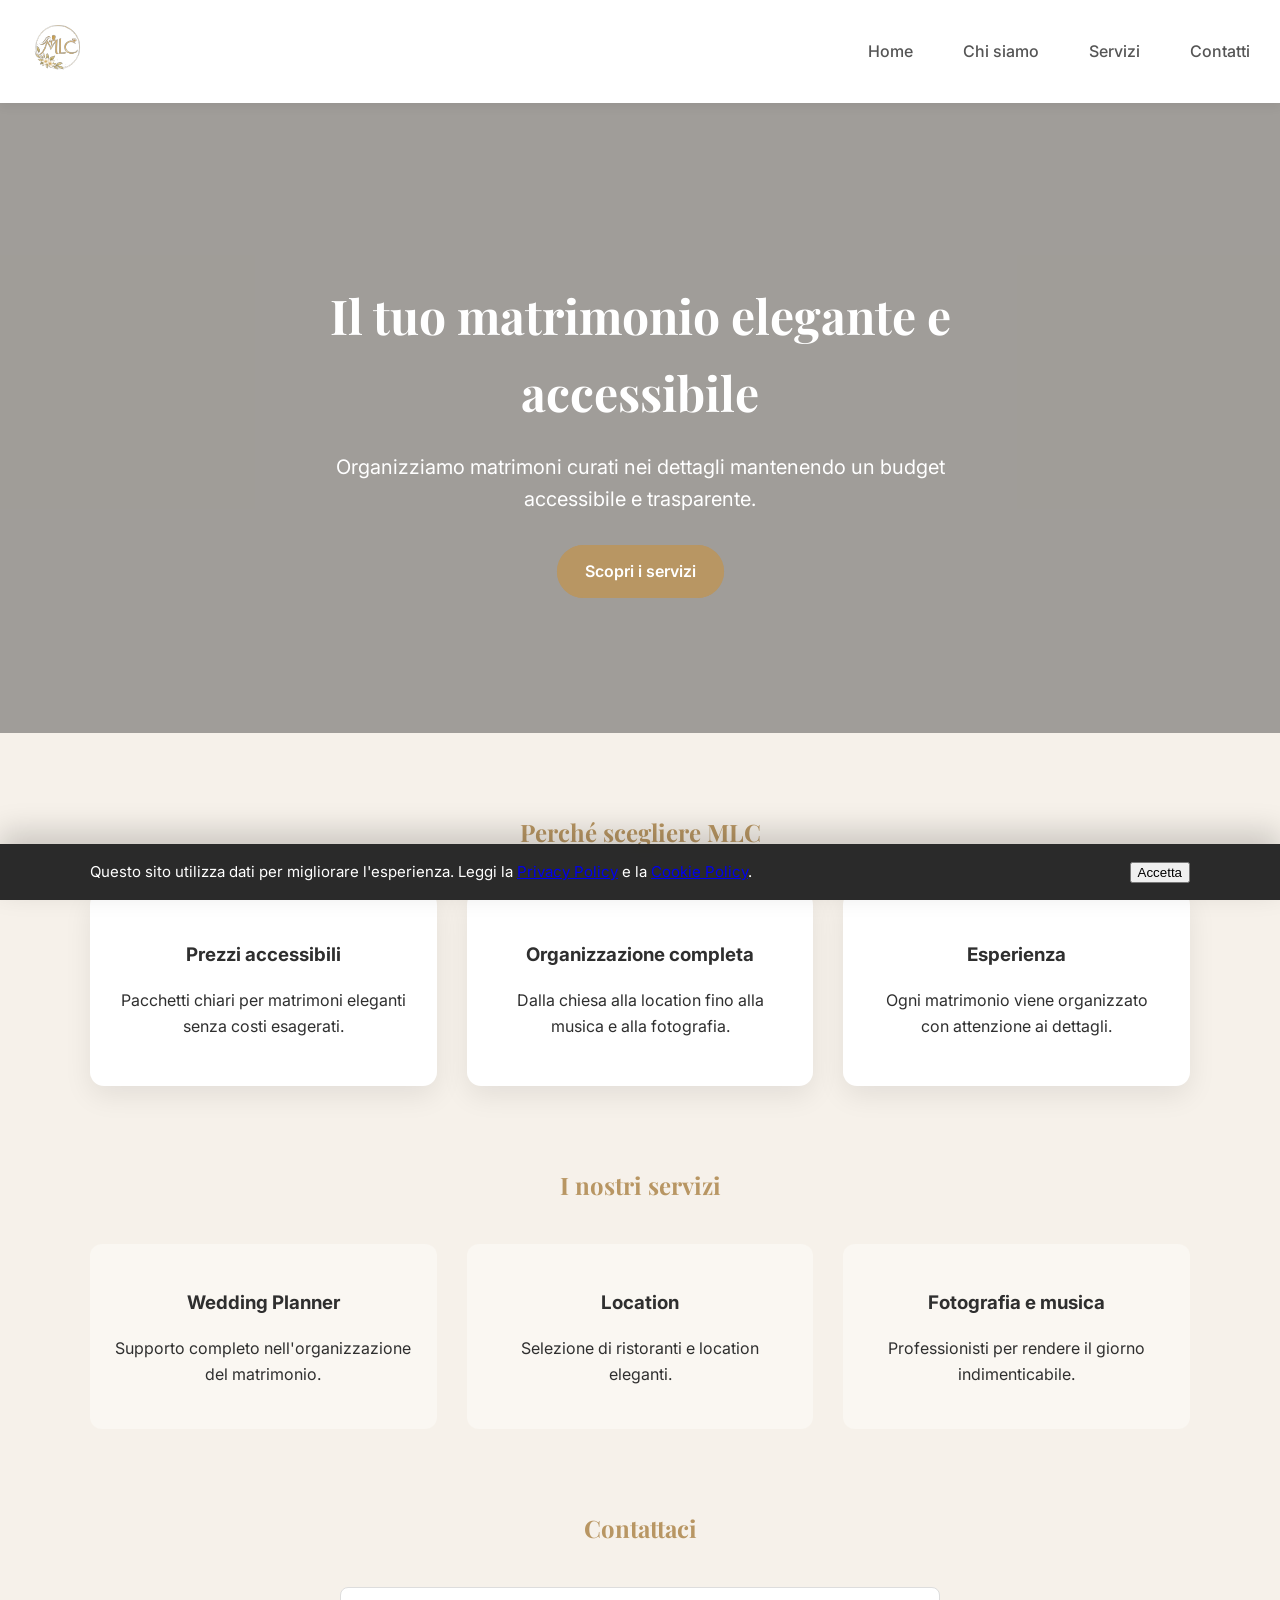
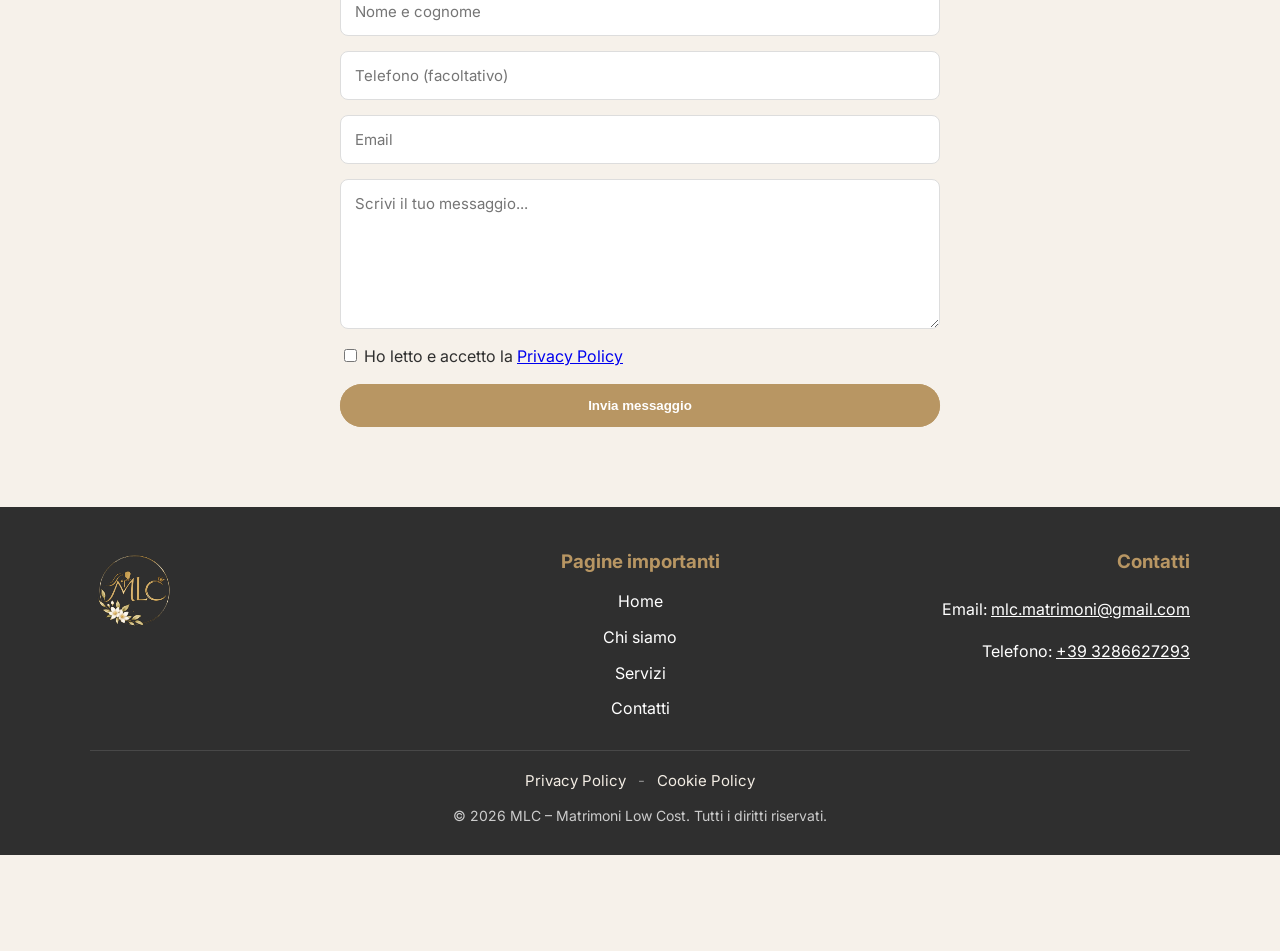
==== index.html @ 204dd771 "corretto il contenuto del meta tag description e sistemato il footer con link a Privacy Policy e Coo" ====
<!DOCTYPE html>
<html lang="it">
<head>
<meta charset="UTF-8">
<meta name="viewport" content="width=device-width, initial-scale=1.0">

<title>MLC – Matrimoni Low Cost</title>

<meta name="description" content="Organizziamo matrimoni low cost eleganti e curati nei dettagli in tutto il Friuli Venezia Giulia. Scopri come risparmiare senza rinunciare allo stile.">

<!-- Favicon per Google -->
<link rel="icon" href="/favicon.png" sizes="192x192">

<!-- Apple (iPhone / iPad) -->
<link rel="apple-touch-icon" sizes="180x180" href="/img/apple-touch-icon.png">

<!-- Colori browser -->
<meta name="msapplication-TileColor" content="#ffffff">
<meta name="theme-color" content="#ffffff">

<!-- Font -->
<link href="https://fonts.googleapis.com/css2?family=Playfair+Display:wght@500;600;700&family=Inter:wght@300;400;500;600&display=swap" rel="stylesheet">

<!-- CSS -->
<link rel="stylesheet" href="css/index.css">
</head>

<body>

<header>
  <a href="index.html">
    <img src="img/logo.svg" class="logo" alt="MLC Logo">
  </a>
  
  <div class="hamburger" id="hamburger">
    <div></div>
    <div></div>
    <div></div>
  </div>

  <nav id="nav-menu">
    <a href="index.html">Home</a>
    <a href="chi-siamo.html">Chi siamo</a>
    <a href="servizi.html">Servizi</a>
    <a href="contatti.html">Contatti</a>
  </nav>
</header>

<section class="hero">
  <div class="hero-content">
    <h1>Il tuo matrimonio elegante e accessibile</h1>
    <p>Organizziamo matrimoni curati nei dettagli mantenendo un budget accessibile e trasparente.</p>
    <a href="servizi.html" class="btn btn-animated">
      Scopri i servizi
    </a>
  </div>
</section>

<section class="section">
  <h2>Perché scegliere MLC</h2>
  <div class="features">
    <div class="feature">
      <h3>Prezzi accessibili</h3>
      <p>Pacchetti chiari per matrimoni eleganti senza costi esagerati.</p>
    </div>
    <div class="feature">
      <h3>Organizzazione completa</h3>
      <p>Dalla chiesa alla location fino alla musica e alla fotografia.</p>
    </div>
    <div class="feature">
      <h3>Esperienza</h3>
      <p>Ogni matrimonio viene organizzato con attenzione ai dettagli.</p>
    </div>
  </div>
</section>

<section class="section">
  <h2>I nostri servizi</h2>
  <div class="services">
    <div class="service">
      <h3>Wedding Planner</h3>
      <p>Supporto completo nell'organizzazione del matrimonio.</p>
    </div>
    <div class="service">
      <h3>Location</h3>
      <p>Selezione di ristoranti e location eleganti.</p>
    </div>
    <div class="service">
      <h3>Fotografia e musica</h3>
      <p>Professionisti per rendere il giorno indimenticabile.</p>
    </div>
  </div>
</section>

<section class="section">
  <h2>Contattaci</h2>

  <form action="https://formsubmit.co/mlc.matrimoni@gmail.com" method="POST" class="contact-form" id="contactForm">
    <input type="hidden" name="_captcha" value="false">
    <input type="text" name="name" placeholder="Nome e cognome" required>
    <input type="tel" name="phone" placeholder="Telefono (facoltativo)">
    <input type="email" name="email" placeholder="Email" required>
    <textarea name="message" placeholder="Scrivi il tuo messaggio..." required></textarea>
    <label>
      <input type="checkbox" name="privacy" required>
      Ho letto e accetto la <a href="/privacy.html" target="_blank">Privacy Policy</a>
    </label>
    <button type="submit">Invia messaggio</button>
  </form>

  <div id="successMessage">
    Il tuo messaggio è stato inviato correttamente! Grazie.
  </div>
</section>

<footer>
  <div class="footer-inner">
    <a href="index.html" class="footer-brand" aria-label="MLC Home">
      <img src="img/logo.svg" class="footer-logo" alt="MLC Logo">
    </a>

    <div class="footer-col">
      <h3 class="footer-h3">Pagine importanti</h3>
      <ul class="footer-links-list">
        <li><a href="index.html" class="footer-link">Home</a></li>
        <li><a href="chi-siamo.html" class="footer-link">Chi siamo</a></li>
        <li><a href="servizi.html" class="footer-link">Servizi</a></li>
        <li><a href="contatti.html" class="footer-link">Contatti</a></li>
      </ul>
    </div>

    <div class="footer-col">
      <h3 class="footer-h3">Contatti</h3>
      <p>Email: <a href="mailto:mlc.matrimoni@gmail.com" class="footer-link underline">mlc.matrimoni@gmail.com</a></p>
      <p>Telefono: <a href="tel:+393286627293" class="footer-link underline">+39 3286627293</a></p>
    </div>
  </div>

  <div class="footer-meta">
    <div class="footer-legal">
      <a href="/privacy.html" class="footer-link">Privacy Policy</a>
      <span class="footer-divider">-</span>
      <a href="/cookie-policy.html" class="footer-link">Cookie Policy</a>
    </div>

    <div class="footer-copy">
      © 2026 MLC – Matrimoni Low Cost. Tutti i diritti riservati.
    </div>
  </div>
</footer>

<div id="privacy-banner" class="privacy-banner" hidden>
  <div class="privacy-banner__inner">
    <p class="privacy-banner__text">
      Questo sito utilizza dati per migliorare l'esperienza.
      Leggi la <a href="/privacy.html">Privacy Policy</a> e la
      <a href="/cookie-policy.html">Cookie Policy</a>.
    </p>
    <button id="privacy-accept" type="button">Accetta</button>
  </div>
</div>

<script src="js/forms.js" defer></script>
<script src="js/privacy-banner.js" defer></script>
<script src="js/index.js" defer></script>

</body>
</html>
---- css/index.css ----
body{
margin:0;
font-family:'Inter',sans-serif;
background:#f6f1ea;
color:#2f2f2f;
line-height:1.6;
}

/* HEADER */

header{
background:white;
padding:20px 60px;
display:flex;
justify-content:space-between;
align-items:center;
box-shadow:0 4px 10px rgba(0,0,0,0.06);
position:sticky;
top:0;
z-index:10;
}

.logo{
height:55px;
}

nav a{
margin-left:25px;
text-decoration:none;
color:#555;
font-weight:500;
}

nav a:hover{
color:#b89663;
}

/* SEZIONE (chi-siamo page) */

body.chi-siamo .section{
max-width:900px;
margin:100px auto;
padding:0 30px;
}

body.chi-siamo .section h1{
font-family:'Playfair Display',serif;
color:#b89663;
text-align:center;
font-size:40px;
margin-bottom:40px;
}

body.chi-siamo .section p{
font-size:18px;
margin-bottom:22px;
}

/* FOOTER */

footer{
background:#2f2f2f;
color:white;
text-align:center;
padding:30px;
margin-top:80px;
}

/* MOBILE */

@media(max-width:768px){

header{
padding:20px;
}

.section h1{
font-size:32px;
}

}


/* Styles from grazie.html (scoped) */

body.grazie{
	font-family:'Inter',sans-serif;
	background:#f6f1ea;
	color:#2f2f2f;
}

body.grazie .grazie-viewport{
	display:flex;
	justify-content:center;
	align-items:center;
	height:100vh;
	text-align:center;
}

body.grazie .grazie-viewport h1{
	color:#b89663;
	font-size:36px;
	margin-bottom:20px;
}

body.grazie .grazie-viewport p{
	font-size:18px;
}

body.grazie .grazie-viewport a{
	display:inline-block;
	margin-top:30px;
	padding:12px 24px;
	background:#b89663;
	color:white;
	text-decoration:none;
	border-radius:30px;
	font-weight:600;
}

/* Styles from contatti.html (scoped) */
body.contatti .section{
	max-width:900px;
	margin:100px auto;
	padding:0 30px;
	text-align:center;
}

body.contatti .section h1{
	font-family:'Playfair Display',serif;
	color:#b89663;
	font-size:40px;
	margin-bottom:20px;
}

body.contatti .section p{
	font-size:18px;
	margin-bottom:30px;
}

/* CONTACT BOX */

body.contatti .contact-box{
	background:white;
	padding:35px;
	border-radius:14px;
	box-shadow:0 10px 28px rgba(0,0,0,0.08);
	max-width:420px;
	margin:40px auto;
}

/* FORM */

body.contatti .contact-form{
	max-width:600px;
	margin:40px auto 0;
	display:flex;
	flex-direction:column;
	gap:15px;
}

body.contatti .contact-form input,
body.contatti .contact-form textarea{
	padding:14px;
	border-radius:8px;
	border:1px solid #ddd;
	font-family:'Inter',sans-serif;
	font-size:15px;
}

body.contatti .contact-form textarea{
	min-height:120px;
	resize:vertical;
}

body.contatti .contact-form button{
	background:#b89663;
	color:white;
	border:none;
	padding:14px;
	border-radius:40px;
	font-weight:600;
	cursor:pointer;
}

/* FOOTER (kept for page safety) */
footer{
	background:#2f2f2f;
	color:white;
	text-align:center;
	padding:30px;
	margin-top:80px;
}



/* Styles from servizi.html (scoped) */
body.servizi .section{
	max-width:1100px;
	margin:100px auto;
	padding:0 30px;
}

body.servizi .section h1{
	font-family:'Playfair Display',serif;
	text-align:center;
	font-size:40px;
	color:#b89663;
	margin-bottom:40px;
}

/* TABELLA */

body.servizi table{
	width:100%;
	border-collapse:collapse;
	margin-top:30px;
	background:white;
	border-radius:12px;
	overflow:hidden;
	box-shadow:0 6px 18px rgba(0,0,0,0.08);
}

body.servizi th{
	background:#f3ebe2;
	color:#b89663;
	font-weight:600;
	padding:14px;
}

body.servizi td{
	padding:14px 12px;
	border-bottom:1px solid #eee;
}

body.servizi td:first-child{
	text-align:left;
	font-weight:500;
}

body.servizi td{
	text-align:center;
}

body.servizi tr:hover{
	background:#faf7f2;
}

body.servizi .yes{
	color:#2e8b57;
	font-weight:700;
	font-size:18px;
}

body.servizi .no{
	color:#c94a4a;
	font-weight:700;
	font-size:18px;
}

/* PREZZI */

body.servizi .price-info{
	display:flex;
	justify-content:center;
	gap:30px;
	margin-top:40px;
	flex-wrap:wrap;
}

body.servizi .price-box{
	background:white;
	border-radius:14px;
	padding:25px 35px;
	text-align:center;
	box-shadow:0 10px 28px rgba(0,0,0,0.08);
	border:1px solid #eee;
}

body.servizi .price-box h3{
	font-family:'Playfair Display',serif;
	color:#b89663;
	margin-bottom:10px;
}

/* EXTRA */

body.servizi .extra{
	margin-top:60px;
	padding:30px;
	border-radius:14px;
	background:#faf7f2;
}

body.servizi .extra h2{
	font-family:'Playfair Display',serif;
	text-align:center;
	color:#b89663;
	margin-bottom:20px;
}

body.servizi .extra p{
	text-align:center;
	margin-bottom:20px;
}

body.servizi .extra ul{
	list-style:none;
	padding:0;
	max-width:600px;
	margin:auto;
}

body.servizi .extra li{
	margin-bottom:10px;
}

body.servizi .extra li::before{
	content:"✓";
	color:#2e8b57;
	margin-right:8px;
}

/* DOWNLOAD */

body.servizi .download-btn{
	display:block;
	width:220px;
	margin:40px auto 0;
	padding:14px 28px;
	background:#b89663;
	color:white;
	border-radius:40px;
	text-decoration:none;
	font-weight:600;
	text-align:center;
}

@media(max-width:768px){

header{
padding:20px;
}

.section h1{
font-size:32px;
}

}
body{
	margin:0;
	font-family:'Inter',sans-serif;
	background:#f6f1ea;
	color:#2f2f2f;
}

/* HEADER */
header{
	background:white;
	padding:20px 30px;
	display:flex;
	justify-content:space-between;
	align-items:center;
	box-shadow:0 4px 10px rgba(0,0,0,0.06);
	position:sticky;
	top:0;
	z-index:10;
}

.logo{
	height:55px;
}

nav{
	display:flex;
	align-items:center;
	gap:25px;
}

nav a{
	text-decoration:none;
	color:#555;
	font-weight:500;
}

nav a:hover{
	color:#b89663;
}

/* Hamburger Menu */
.hamburger{
	display:none;
	flex-direction:column;
	cursor:pointer;
	gap:5px;
}

.hamburger div{
	width:25px;
	height:3px;
	background:#555;
	transition:0.3s;
}

/* HERO */
.hero{
	height:70vh;
	background:url("https://images.unsplash.com/photo-1519741497674-611481863552") center/cover no-repeat;
	display:flex;
	align-items:center;
	justify-content:center;
	text-align:center;
	position:relative;
}

.hero::before{
	content:"";
	position:absolute;
	inset:0;
	background:rgba(0,0,0,0.35);
}

.hero-content{
	position:relative;
	color:white;
	max-width:700px;
	padding:20px;
}

.hero h1{
	font-family:'Playfair Display',serif;
	font-size:48px;
	margin-bottom:20px;
}

.hero p{
	font-size:20px;
	margin-bottom:30px;
}

.btn{
	background:#b89663;
	color:white;
	padding:14px 28px;
	border-radius:40px;
	text-decoration:none;
	font-weight:600;
}

/* SECTIONS */
.section{
	max-width:1100px;
	margin:80px auto;
	padding:0 30px;
}

.section h2{
	font-family:'Playfair Display',serif;
	text-align:center;
	color:#b89663;
	margin-bottom:40px;
}

/* FEATURES */
.features{
	display:flex;
	flex-wrap:wrap;
	justify-content:center;
	gap:30px;
}

.feature{
	flex:1 1 260px;
	max-width:320px;
	background:white;
	padding:30px;
	border-radius:14px;
	text-align:center;
	box-shadow:0 10px 28px rgba(0,0,0,0.08);
}

/* SERVICES */
.services{
	display:flex;
	flex-wrap:wrap;
	justify-content:center;
	gap:30px;
}

.service{
	flex:1 1 260px;
	max-width:320px;
	background:#faf7f2;
	padding:25px;
	border-radius:12px;
	text-align:center;
}

/* FORM */
.contact-form{
	max-width:600px;
	margin:40px auto 0;
	display:flex;
	flex-direction:column;
	gap:15px;
}

.contact-form input,
.contact-form textarea{
	padding:14px;
	border-radius:8px;
	border:1px solid #ddd;
	font-family:'Inter',sans-serif;
	font-size:15px;
}

.contact-form textarea{
	min-height:120px;
	resize:vertical;
}

.contact-form button{
	background:#b89663;
	color:white;
	border:none;
	padding:14px;
	border-radius:40px;
	font-weight:600;
	cursor:pointer;
}

/* Success message */
#successMessage{
	text-align:center;
	color:#b89663;
	margin-top:20px;
	font-weight:600;
	display:none;
}

/* FOOTER */
footer{
	background:#2f2f2f;
	color:white;
	text-align:center;
	padding:40px 24px 28px;
	margin-top:80px;
}

.footer-inner{
	max-width:1100px;
	margin:0 auto;
	padding:0 0 28px;
	display:grid;
	grid-template-columns:minmax(0, 1fr) minmax(0, 1.2fr) minmax(0, 1fr);
	align-items:start;
	gap:36px;
	color:white;
	font-family:'Inter',sans-serif;
	border-bottom:1px solid rgba(255,255,255,0.12);
}

.footer-brand{
	display:flex;
	align-items:center;
	justify-content:flex-start;
	text-decoration:none;
}

.footer-logo{
	height:clamp(56px, 9vw, 88px);
	width:auto;
	display:block;
}

.footer-col{
	display:flex;
	flex-direction:column;
	align-items:center;
	text-align:center;
}

.footer-inner > .footer-col:last-child{
	align-items:flex-end;
	text-align:right;
}

.footer-h3{
	color:#b89663;
	margin:0 0 12px;
}

.footer-col p{
	margin:8px 0;
}

.footer-links-list{
	list-style:none;
	padding:0;
	margin:0;
	display:grid;
	gap:10px;
}

.footer-link{color:white;text-decoration:none;}
.footer-link.underline{text-decoration:underline;}

.footer-meta{
	max-width:1100px;
	margin:0 auto;
	padding-top:18px;
	display:flex;
	flex-direction:column;
	align-items:center;
	gap:12px;
}

.footer-legal{
	display:flex;
	justify-content:center;
	align-items:center;
	flex-wrap:wrap;
	gap:12px;
	font-size:15px;
	color:#d9d2c7;
}

.footer-legal .footer-link{
	color:#f3ede4;
}

.footer-divider{
	color:rgba(255,255,255,0.45);
}

.footer-copy{
	text-align:center;
	color:#ccc;
	font-size:14px;
}

.privacy-banner{
	position:fixed;
	left:0;
	right:0;
	bottom:0;
	z-index:1200;
	padding:16px 20px;
	background:rgba(34,34,34,0.96);
	color:#fff;
	box-shadow:0 -12px 30px rgba(0,0,0,0.18);
	backdrop-filter:blur(8px);
}

.privacy-banner[hidden]{
	display:none;
}

.privacy-banner__inner{
	max-width:1100px;
	margin:0 auto;
	display:flex;
	align-items:center;
	justify-content:space-between;
	gap:18px 24px;
}

.privacy-banner__text{
	margin:0;
	font-size:15px;
	line-height:1.6;
}

.privacy-banner__link{
	color:#7ddcff;
	text-decoration:none;
	font-weight:600;
}

.privacy-banner__link:hover{
	text-decoration:underline;
}

.privacy-banner__button{
	flex:0 0 auto;
	padding:10px 18px;
	border:none;
	border-radius:999px;
	background:#b89663;
	color:#fff;
	font-weight:600;
	cursor:pointer;
	transition:transform 0.2s ease, box-shadow 0.2s ease;
}

.privacy-banner__button:hover{
	transform:translateY(-1px);
	box-shadow:0 8px 18px rgba(0,0,0,0.2);
}

body.has-privacy-banner{
	padding-bottom:96px;
}

/* MOBILE */
@media (max-width:768px){

	nav{
		position:fixed;
		top:0;
		right:-100%;
		flex-direction:column;
		width:200px;
		height:100%;
		background:white;
		padding:60px 20px;
		transition:0.3s;
		box-shadow:-2px 0 10px rgba(0, 0, 0, 0.753);
		z-index:999;
	}

	nav.show{
		right:0;
	}

	.hamburger{
		display:flex;
	}

	/* Animazione hamburger -> X */
	.hamburger.active div:nth-child(1){
		transform: rotate(45deg) translate(5px, 5px);
	}

	.hamburger.active div:nth-child(2){
		opacity: 0;
	}

	.hamburger.active div:nth-child(3){
		transform: rotate(-45deg) translate(6px, -6px);
	}

	/* Colore elegante quando attivo */
	.hamburger.active div{
		background:rgba(0, 0, 0, 0.753);
	}

	.hamburger{
	position:relative;
	z-index:1000;
}

	.footer-inner{
		padding:0 0 24px;
		grid-template-columns:1fr;
		gap:28px;
		text-align:center;
	}

	.footer-brand{
		justify-content:center;
	}

	.footer-col{
		width:100%;
		align-items:center;
		text-align:center;
	}

	.footer-meta{
		padding-top:16px;
		gap:10px;
	}

	.footer-legal{
		font-size:14px;
		gap:10px;
	}

	.privacy-banner{
		padding:14px 16px;
	}

	.privacy-banner__inner{
		flex-direction:column;
		align-items:stretch;
		text-align:center;
		gap:14px;
	}

	.privacy-banner__text{
		font-size:14px;
	}

	.privacy-banner__button{
		width:100%;
	}

	body.has-privacy-banner{
		padding-bottom:150px;
	}

}

/* ===== BOTTONI ANIMATI ===== */

.text-box {
  text-align: center;
  margin-top: 20px;
}

.btn,
body.servizi .download-btn,
.contact-form button,
body.contatti .contact-form button,
body.grazie .grazie-viewport a {
  position: relative; /* fix per non rompere layout */
  display: inline-block;
  transition: transform 0.3s ease, box-shadow 0.3s ease;
  z-index: 1;
}

/* effetto hover */
.btn:hover,
body.servizi .download-btn:hover,
.contact-form button:hover,
body.contatti .contact-form button:hover,
body.grazie .grazie-viewport a:hover {
  transform: translateY(-3px);
  box-shadow: 0 10px 20px rgba(0,0,0,0.2);
}

.btn:active,
body.servizi .download-btn:active,
.contact-form button:active,
body.contatti .contact-form button:active,
body.grazie .grazie-viewport a:active {
  transform: translateY(-1px);
  box-shadow: 0 5px 10px rgba(0,0,0,0.2);
}

/* effetto espansione */
.btn::after,
body.servizi .download-btn::after,
.contact-form button::after,
body.contatti .contact-form button::after,
body.grazie .grazie-viewport a::after {
  content: "";
  position: absolute;
  top: 0;
  left: 0;
  height: 100%;
  width: 100%;
  border-radius: 40px;
  z-index: -1;
  transition: all .4s;
  background-color: #b89663;
}

.btn:hover::after,
body.servizi .download-btn:hover::after,
.contact-form button:hover::after,
body.contatti .contact-form button:hover::after,
body.grazie .grazie-viewport a:hover::after {
  transform: scaleX(1.4) scaleY(1.6);
  opacity: 0;
}

/* animazione ingresso */
.btn-animated,
body.servizi .download-btn,
.contact-form button,
body.contatti .contact-form button,
body.grazie .grazie-viewport a {
  animation: moveInBottom 0.8s ease-out;
  animation-fill-mode: backwards;
}

@keyframes moveInBottom {
  0% {
    opacity: 0;
    transform: translateY(30px);
  }
  100% {
    opacity: 1;
    transform: translateY(0);
  }
}
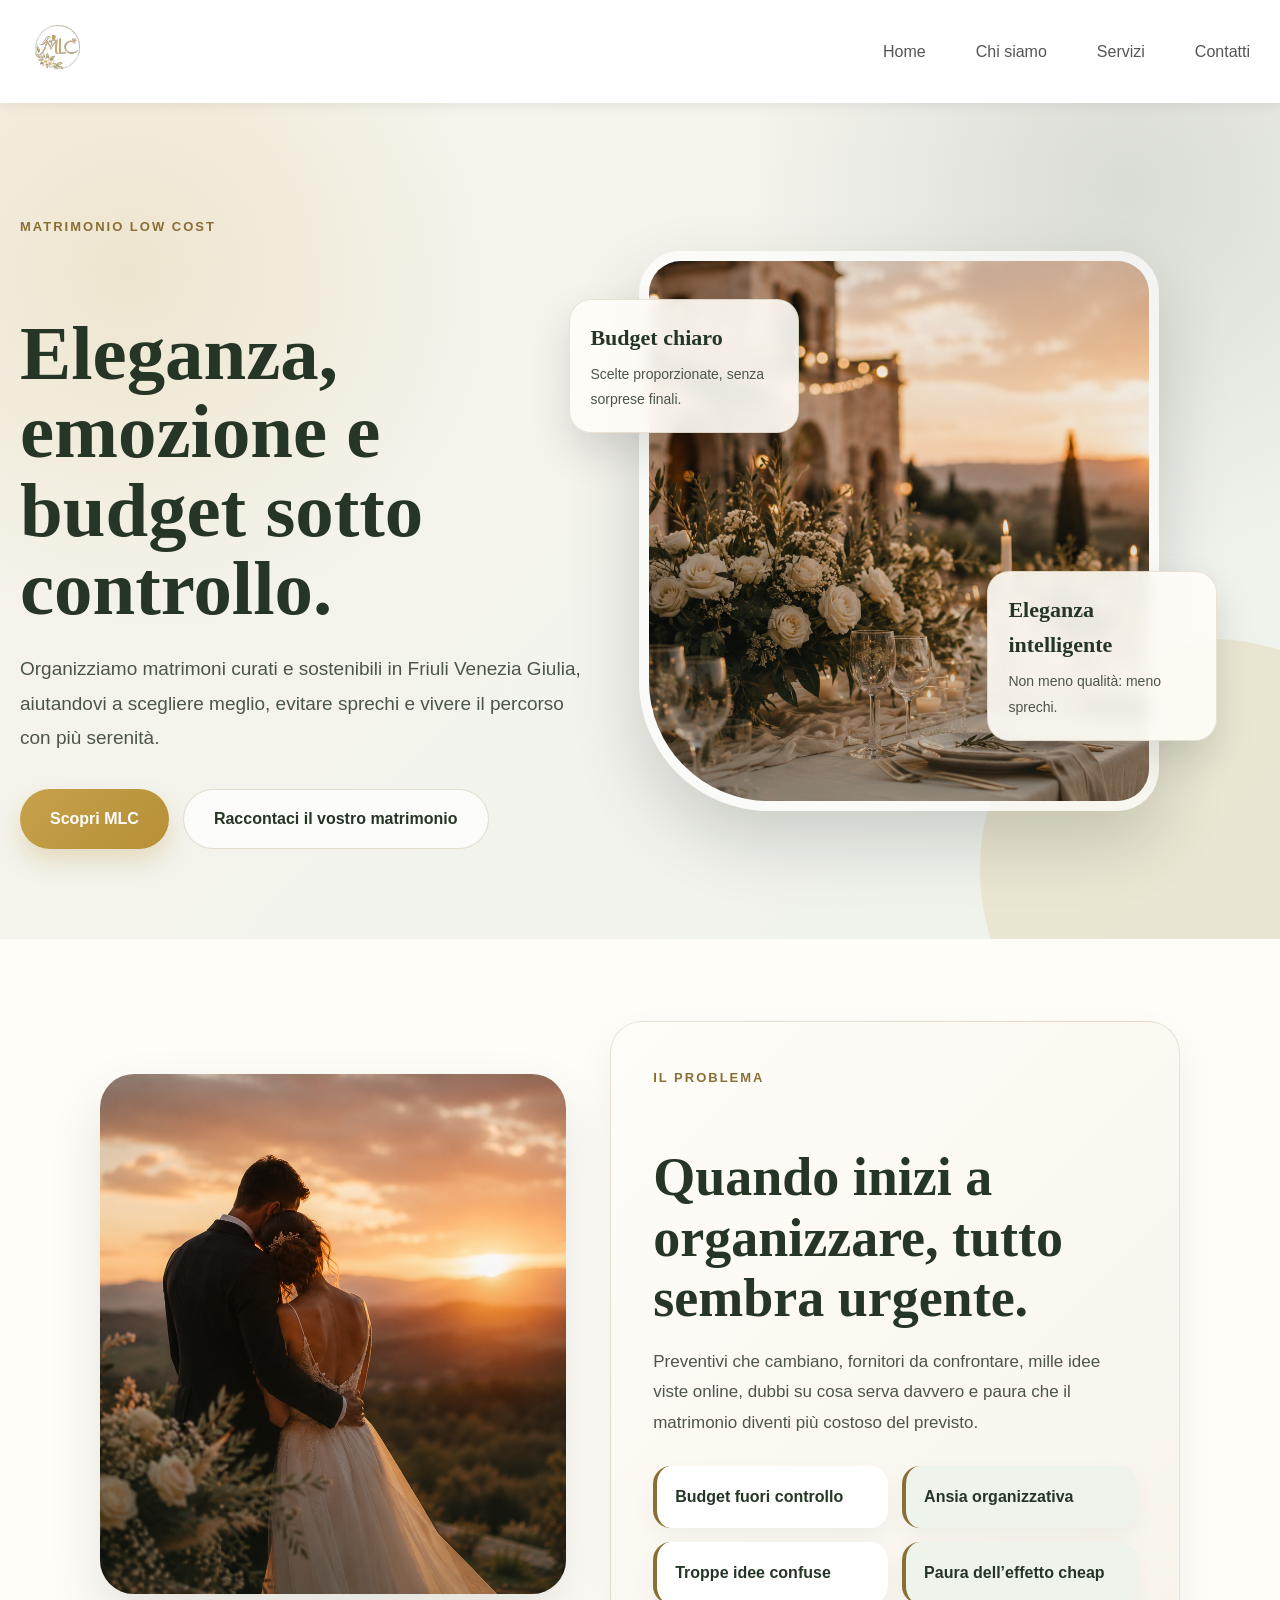
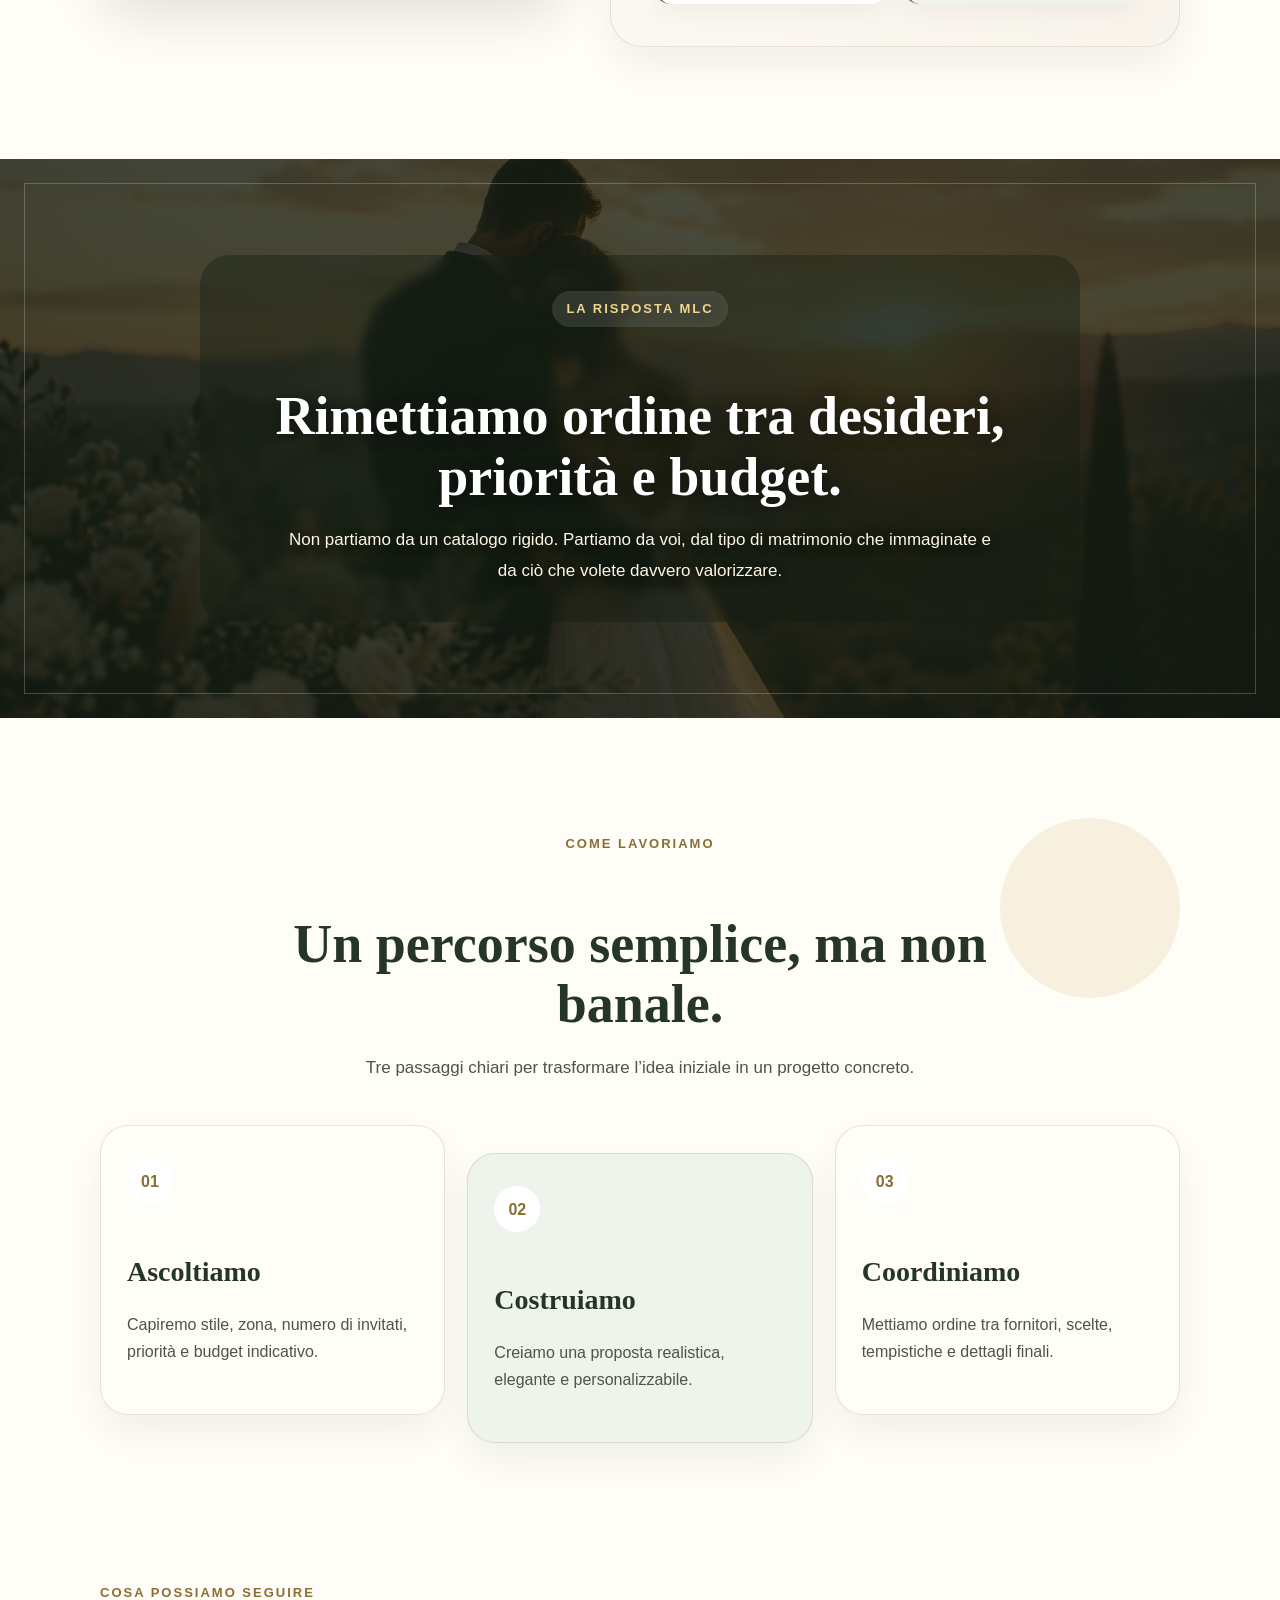
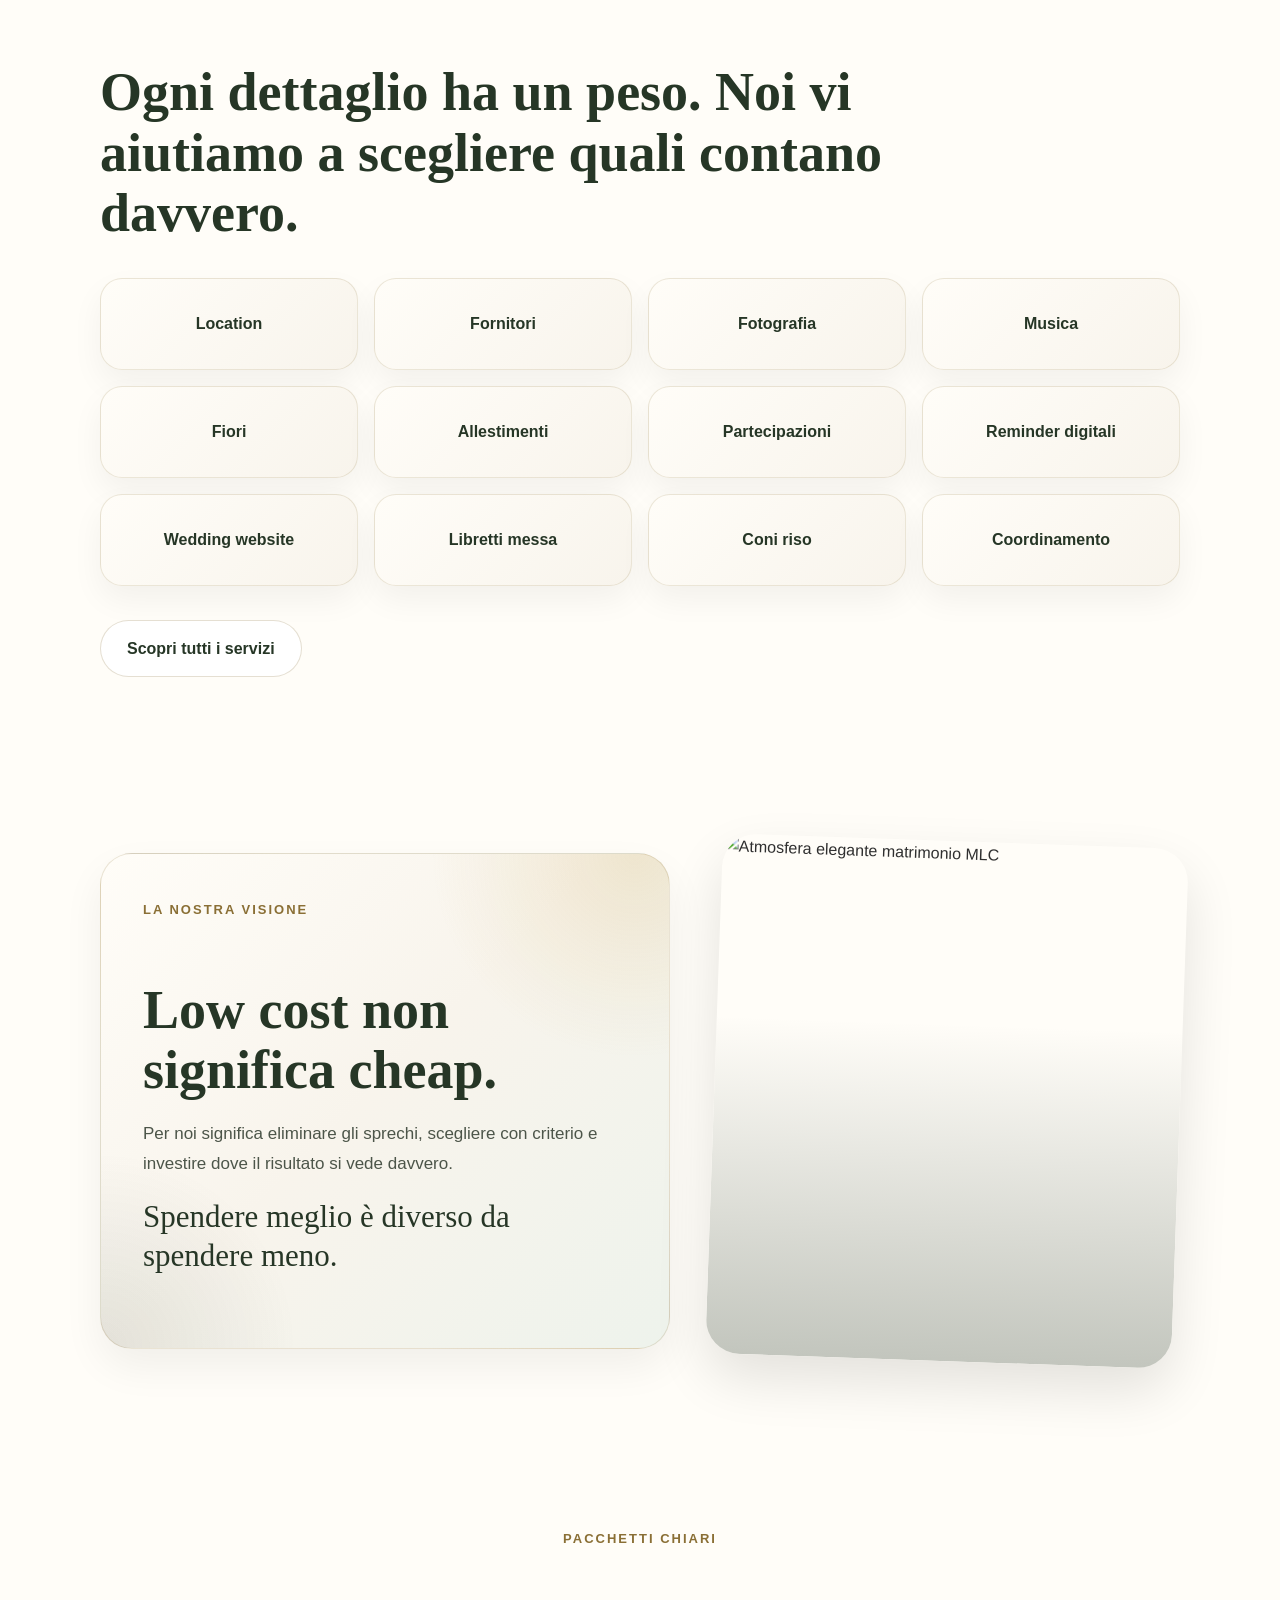
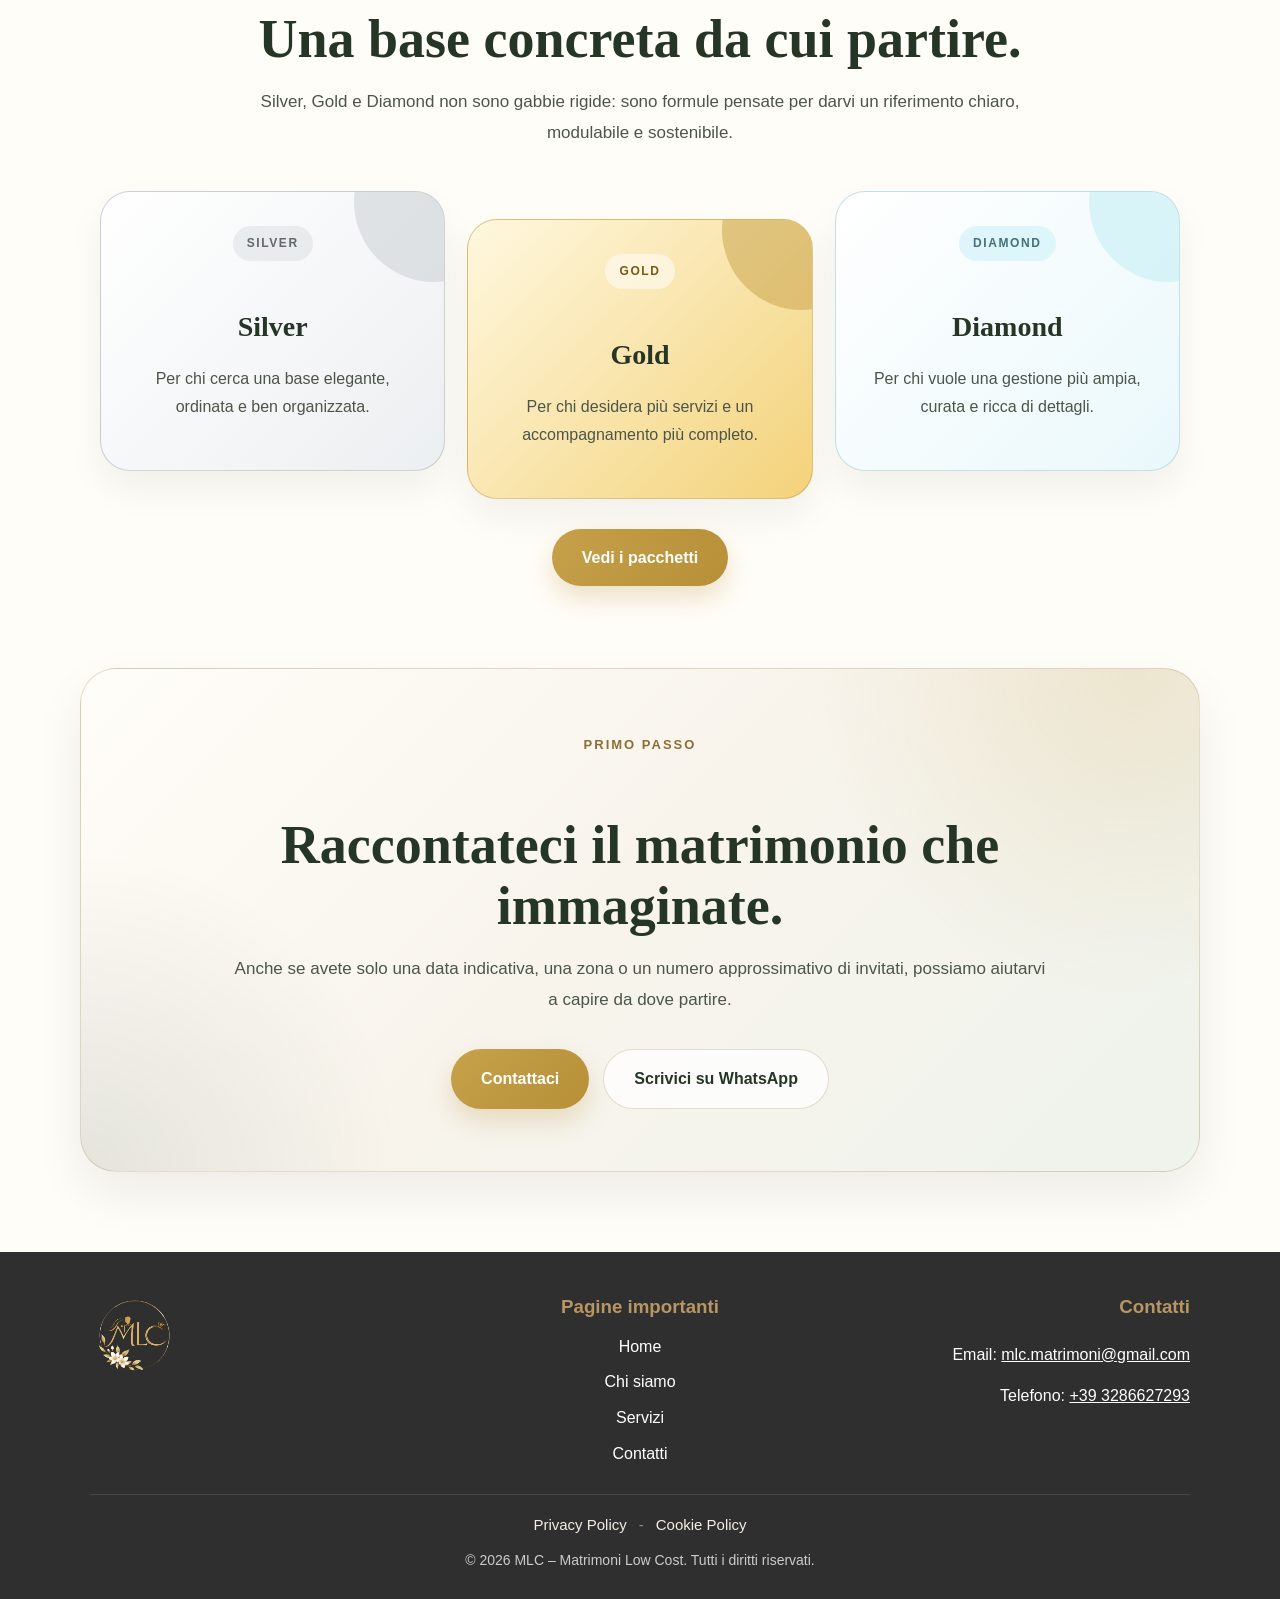
==== commit 5284eacf: "NUOVO STILE SITO" ====
--- a/index.html
+++ b/index.html
@@ -1,37 +1,23 @@
 <!DOCTYPE html>
 <html lang="it">
 <head>
-<meta charset="UTF-8">
-<meta name="viewport" content="width=device-width, initial-scale=1.0">
-
-<title>MLC – Matrimoni Low Cost</title>
-
-<meta name="description" content="Organizziamo matrimoni low cost eleganti e curati nei dettagli in tutto il Friuli Venezia Giulia. Scopri come risparmiare senza rinunciare allo stile.">
-
-<!-- Favicon per Google -->
-<link rel="icon" href="/favicon.png" sizes="192x192">
-
-<!-- Apple (iPhone / iPad) -->
-<link rel="apple-touch-icon" sizes="180x180" href="/img/apple-touch-icon.png">
-
-<!-- Colori browser -->
-<meta name="msapplication-TileColor" content="#ffffff">
-<meta name="theme-color" content="#ffffff">
-
-<!-- Font -->
-<link href="https://fonts.googleapis.com/css2?family=Playfair+Display:wght@500;600;700&family=Inter:wght@300;400;500;600&display=swap" rel="stylesheet">
-
-<!-- CSS -->
-<link rel="stylesheet" href="css/index.css">
+  <meta charset="UTF-8">
+  <meta name="viewport" content="width=device-width, initial-scale=1.0">
+
+  <title>MLC – Matrimonio Low Cost in Friuli Venezia Giulia</title>
+  <meta name="description" content="MLC aiuta le coppie in Friuli Venezia Giulia a organizzare un matrimonio elegante, curato e sostenibile nel budget, senza sprechi e senza sorprese.">
+
+  <link rel="stylesheet" href="css/index.css">
+  <link rel="stylesheet" href="css/home.css">
 </head>
 
-<body>
+<body class="home">
 
 <header>
   <a href="index.html">
     <img src="img/logo.svg" class="logo" alt="MLC Logo">
   </a>
-  
+
   <div class="hamburger" id="hamburger">
     <div></div>
     <div></div>
@@ -46,72 +32,194 @@
   </nav>
 </header>
 
-<section class="hero">
-  <div class="hero-content">
-    <h1>Il tuo matrimonio elegante e accessibile</h1>
-    <p>Organizziamo matrimoni curati nei dettagli mantenendo un budget accessibile e trasparente.</p>
-    <a href="servizi.html" class="btn btn-animated">
-      Scopri i servizi
-    </a>
-  </div>
-</section>
-
-<section class="section">
-  <h2>Perché scegliere MLC</h2>
-  <div class="features">
-    <div class="feature">
-      <h3>Prezzi accessibili</h3>
-      <p>Pacchetti chiari per matrimoni eleganti senza costi esagerati.</p>
-    </div>
-    <div class="feature">
-      <h3>Organizzazione completa</h3>
-      <p>Dalla chiesa alla location fino alla musica e alla fotografia.</p>
-    </div>
-    <div class="feature">
-      <h3>Esperienza</h3>
-      <p>Ogni matrimonio viene organizzato con attenzione ai dettagli.</p>
-    </div>
-  </div>
-</section>
-
-<section class="section">
-  <h2>I nostri servizi</h2>
-  <div class="services">
-    <div class="service">
-      <h3>Wedding Planner</h3>
-      <p>Supporto completo nell'organizzazione del matrimonio.</p>
-    </div>
-    <div class="service">
-      <h3>Location</h3>
-      <p>Selezione di ristoranti e location eleganti.</p>
-    </div>
-    <div class="service">
-      <h3>Fotografia e musica</h3>
-      <p>Professionisti per rendere il giorno indimenticabile.</p>
-    </div>
-  </div>
-</section>
-
-<section class="section">
-  <h2>Contattaci</h2>
-
-  <form action="https://formsubmit.co/mlc.matrimoni@gmail.com" method="POST" class="contact-form" id="contactForm">
-    <input type="hidden" name="_captcha" value="false">
-    <input type="text" name="name" placeholder="Nome e cognome" required>
-    <input type="tel" name="phone" placeholder="Telefono (facoltativo)">
-    <input type="email" name="email" placeholder="Email" required>
-    <textarea name="message" placeholder="Scrivi il tuo messaggio..." required></textarea>
-    <label>
-      <input type="checkbox" name="privacy" required>
-      Ho letto e accetto la <a href="/privacy.html" target="_blank">Privacy Policy</a>
-    </label>
-    <button type="submit">Invia messaggio</button>
-  </form>
-
-  <div id="successMessage">
-    Il tuo messaggio è stato inviato correttamente! Grazie.
-  </div>
-</section>
+<main>
+
+  <section class="home-hero">
+    <div class="hero-text">
+      <span class="section-kicker">Matrimonio Low Cost</span>
+      <h1>Eleganza, emozione e budget sotto controllo.</h1>
+      <p>
+        Organizziamo matrimoni curati e sostenibili in Friuli Venezia Giulia,
+        aiutandovi a scegliere meglio, evitare sprechi e vivere il percorso con più serenità.
+      </p>
+
+      <div class="hero-actions">
+        <a href="chi-siamo.html" class="btn-primary">Scopri MLC</a>
+        <a href="contatti.html" class="btn-secondary">Raccontaci il vostro matrimonio</a>
+      </div>
+    </div>
+
+    <div class="hero-visual">
+      <div class="hero-image-wrap">
+        <img src="img/hero-home.png" alt="Matrimonio elegante MLC al tramonto">
+      </div>
+
+      <div class="floating-card card-top">
+        <strong>Budget chiaro</strong>
+        <span>Scelte proporzionate, senza sorprese finali.</span>
+      </div>
+
+      <div class="floating-card card-bottom">
+        <strong>Eleganza intelligente</strong>
+        <span>Non meno qualità: meno sprechi.</span>
+      </div>
+    </div>
+  </section>
+
+  <section class="home-section split-section problem-section">
+    <div class="split-image">
+      <img src="img/sposi.png" alt="Dettagli eleganti di matrimonio">
+    </div>
+
+    <div class="split-content">
+      <span class="section-kicker">Il problema</span>
+      <h2>Quando inizi a organizzare, tutto sembra urgente.</h2>
+      <p>
+        Preventivi che cambiano, fornitori da confrontare, mille idee viste online,
+        dubbi su cosa serva davvero e paura che il matrimonio diventi più costoso del previsto.
+      </p>
+
+      <div class="mini-list">
+        <div>Budget fuori controllo</div>
+        <div>Ansia organizzativa</div>
+        <div>Troppe idee confuse</div>
+        <div>Paura dell’effetto cheap</div>
+      </div>
+    </div>
+  </section>
+
+  <section class="full-band">
+    <div class="band-inner">
+      <span class="section-kicker light-kicker">La risposta MLC</span>
+      <h2>Rimettiamo ordine tra desideri, priorità e budget.</h2>
+      <p>
+        Non partiamo da un catalogo rigido. Partiamo da voi, dal tipo di matrimonio che immaginate
+        e da ciò che volete davvero valorizzare.
+      </p>
+    </div>
+  </section>
+
+  <section class="home-section method-section">
+    <div class="section-heading center">
+      <span class="section-kicker">Come lavoriamo</span>
+      <h2>Un percorso semplice, ma non banale.</h2>
+      <p>
+        Tre passaggi chiari per trasformare l’idea iniziale in un progetto concreto.
+      </p>
+    </div>
+
+    <div class="method-cards">
+      <div class="method-card">
+        <span>01</span>
+        <h3>Ascoltiamo</h3>
+        <p>Capiremo stile, zona, numero di invitati, priorità e budget indicativo.</p>
+      </div>
+
+      <div class="method-card">
+        <span>02</span>
+        <h3>Costruiamo</h3>
+        <p>Creiamo una proposta realistica, elegante e personalizzabile.</p>
+      </div>
+
+      <div class="method-card">
+        <span>03</span>
+        <h3>Coordiniamo</h3>
+        <p>Mettiamo ordine tra fornitori, scelte, tempistiche e dettagli finali.</p>
+      </div>
+    </div>
+  </section>
+
+  <section class="home-section services-showcase">
+    <div class="showcase-title">
+      <span class="section-kicker">Cosa possiamo seguire</span>
+      <h2>Ogni dettaglio ha un peso. Noi vi aiutiamo a scegliere quali contano davvero.</h2>
+    </div>
+
+    <div class="services-mosaic">
+      <div class="mosaic-card">Location</div>
+      <div class="mosaic-card">Fornitori</div>
+      <div class="mosaic-card">Fotografia</div>
+      <div class="mosaic-card">Musica</div>
+      <div class="mosaic-card">Fiori</div>
+      <div class="mosaic-card">Allestimenti</div>
+      <div class="mosaic-card">Partecipazioni</div>
+      <div class="mosaic-card">Reminder digitali</div>
+      <div class="mosaic-card">Wedding website</div>
+      <div class="mosaic-card">Libretti messa</div>
+      <div class="mosaic-card">Coni riso</div>
+      <div class="mosaic-card">Coordinamento</div>
+    </div>
+
+    <a href="servizi.html" class="inline-link">Scopri tutti i servizi</a>
+  </section>
+
+  <section class="home-section split-section reverse value-section">
+    <div class="split-content value-content">
+      <span class="section-kicker">La nostra visione</span>
+      <h2>Low cost non significa cheap.</h2>
+      <p>
+        Per noi significa eliminare gli sprechi, scegliere con criterio e investire dove il risultato si vede davvero.
+      </p>
+      <p class="big-quote">
+        Spendere meglio è diverso da spendere meno.
+      </p>
+    </div>
+
+    <div class="split-image layered-image">
+      <img src="img/foto-esempio.jpg" alt="Atmosfera elegante matrimonio MLC">
+    </div>
+  </section>
+
+  <section class="home-section packages-section">
+    <div class="section-heading center">
+      <span class="section-kicker">Pacchetti chiari</span>
+      <h2>Una base concreta da cui partire.</h2>
+      <p>
+        Silver, Gold e Diamond non sono gabbie rigide: sono formule pensate per darvi un riferimento
+        chiaro, modulabile e sostenibile.
+      </p>
+    </div>
+
+    <div class="package-cards">
+      <div class="package-card silver-card">
+        <span class="package-label">Silver</span>
+        <h3>Silver</h3>
+        <p>Per chi cerca una base elegante, ordinata e ben organizzata.</p>
+      </div>
+
+      <div class="package-card gold-card featured">
+        <span class="package-label">Gold</span>
+        <h3>Gold</h3>
+        <p>Per chi desidera più servizi e un accompagnamento più completo.</p>
+      </div>
+
+      <div class="package-card diamond-card">
+        <span class="package-label">Diamond</span>
+        <h3>Diamond</h3>
+        <p>Per chi vuole una gestione più ampia, curata e ricca di dettagli.</p>
+      </div>
+    </div>
+
+    <a href="servizi.html" class="btn-primary package-btn">Vedi i pacchetti</a>
+  </section>
+
+  <section class="home-section final-home">
+    <span class="section-kicker">Primo passo</span>
+    <h2>Raccontateci il matrimonio che immaginate.</h2>
+    <p>
+      Anche se avete solo una data indicativa, una zona o un numero approssimativo di invitati,
+      possiamo aiutarvi a capire da dove partire.
+    </p>
+
+    <div class="hero-actions center-actions">
+      <a href="contatti.html" class="btn-primary">Contattaci</a>
+      <a href="https://wa.me/393286627293?text=Ciao%20MLC%2C%20vorrei%20informazioni%20per%20organizzare%20il%20mio%20matrimonio%20in%20Friuli%20Venezia%20Giulia." target="_blank" class="btn-secondary">
+        Scrivici su WhatsApp
+      </a>
+    </div>
+  </section>
+
+</main>
 
 <footer>
   <div class="footer-inner">
@@ -144,24 +252,11 @@
     </div>
 
     <div class="footer-copy">
-      © 2026 MLC – Matrimoni Low Cost. Tutti i diritti riservati.
+      &copy; 2026 MLC – Matrimoni Low Cost. Tutti i diritti riservati.
     </div>
   </div>
 </footer>
 
-<div id="privacy-banner" class="privacy-banner" hidden>
-  <div class="privacy-banner__inner">
-    <p class="privacy-banner__text">
-      Questo sito utilizza dati per migliorare l'esperienza.
-      Leggi la <a href="/privacy.html">Privacy Policy</a> e la
-      <a href="/cookie-policy.html">Cookie Policy</a>.
-    </p>
-    <button id="privacy-accept" type="button">Accetta</button>
-  </div>
-</div>
-
-<script src="js/forms.js" defer></script>
-<script src="js/privacy-banner.js" defer></script>
 <script src="js/index.js" defer></script>
 
 </body>
--- a/css/index.css
+++ b/css/index.css
@@ -9,17 +9,16 @@
 /* HEADER */
 
 header{
-background:white;
-padding:20px 60px;
-display:flex;
-justify-content:space-between;
-align-items:center;
-box-shadow:0 4px 10px rgba(0,0,0,0.06);
-position:sticky;
-top:0;
-z-index:10;
-}
-
+	background:white;
+	padding:20px 30px;
+	display:flex;
+	justify-content:space-between;
+	align-items:center;
+	box-shadow:0 4px 10px rgba(0,0,0,0.06);
+	position:sticky;
+	top:0;
+	z-index:10;
+}
 .logo{
 height:55px;
 }
--- a/css/home.css
+++ b/css/home.css
@@ -0,0 +1,684 @@
+*,
+*::before,
+*::after {
+  box-sizing: border-box;
+}
+
+.home {
+  background: #fffdf8;
+}
+
+.section-kicker {
+  display: inline-block;
+  text-transform: uppercase;
+  letter-spacing: 2px;
+  font-size: 13px;
+  color: #8a6f35;
+  font-weight: 700;
+  margin-bottom: 14px;
+}
+
+.light-kicker {
+  color: #f0d58a;
+  background: rgba(255, 255, 255, 0.12);
+  padding: 8px 14px;
+  border-radius: 999px;
+  backdrop-filter: blur(6px);
+}
+
+.home-hero {
+  position: relative;
+  min-height: 760px;
+  padding: 110px 20px 90px;
+  display: grid;
+  grid-template-columns: 0.95fr 1.05fr;
+  gap: 58px;
+  align-items: center;
+  overflow: hidden;
+  background:
+    radial-gradient(circle at 10% 20%, rgba(199, 162, 74, 0.18), transparent 28%),
+    radial-gradient(circle at 88% 10%, rgba(38, 54, 38, 0.12), transparent 28%),
+    linear-gradient(135deg, #f8f4ec 0%, #eef3ec 100%);
+}
+
+.home-hero::before {
+  content: "";
+  position: absolute;
+  width: 460px;
+  height: 460px;
+  border-radius: 50%;
+  right: -160px;
+  bottom: -160px;
+  background: rgba(199, 162, 74, 0.16);
+}
+
+.hero-text {
+  position: relative;
+  z-index: 2;
+  max-width: 720px;
+  justify-self: end;
+}
+
+.hero-text h1 {
+  font-family: "Playfair Display", serif;
+  font-size: clamp(46px, 6vw, 82px);
+  line-height: 1.02;
+  color: #263626;
+  margin-bottom: 24px;
+}
+
+.hero-text p {
+  max-width: 660px;
+  font-size: 19px;
+  line-height: 1.8;
+  color: #4c5549;
+}
+
+.hero-actions {
+  display: flex;
+  gap: 14px;
+  flex-wrap: wrap;
+  margin-top: 34px;
+}
+
+.btn-primary,
+.btn-secondary,
+.inline-link {
+  display: inline-flex;
+  align-items: center;
+  justify-content: center;
+  border-radius: 999px;
+  text-decoration: none;
+  font-weight: 700;
+  transition: 0.25s ease;
+}
+
+.btn-primary {
+  padding: 16px 30px;
+  background: linear-gradient(135deg, #c7a24a 0%, #b68f37 100%);
+  color: #fff;
+  box-shadow: 0 12px 24px rgba(182, 143, 55, 0.25);
+}
+
+.btn-secondary {
+  padding: 16px 30px;
+  background: rgba(255, 255, 255, 0.72);
+  color: #263626;
+  border: 1px solid rgba(138, 111, 53, 0.22);
+}
+
+.btn-primary:hover,
+.btn-secondary:hover,
+.inline-link:hover {
+  transform: translateY(-3px);
+}
+
+.hero-visual {
+  position: relative;
+  z-index: 2;
+  min-height: 560px;
+  justify-self: start;
+  width: min(520px, 100%);
+}
+
+.hero-image-wrap {
+  position: absolute;
+  inset: 0;
+  border-radius: 42px 42px 42px 130px;
+  overflow: hidden;
+  box-shadow: 0 30px 70px rgba(0, 0, 0, 0.16);
+  border: 10px solid rgba(255, 255, 255, 0.65);
+}
+
+.hero-image-wrap img,
+.split-image img {
+  width: 100%;
+  height: 100%;
+  object-fit: cover;
+}
+
+.hero-image-wrap::after,
+.split-image::after {
+  content: "";
+  position: absolute;
+  inset: 0;
+  background: linear-gradient(180deg, transparent 35%, rgba(38, 54, 38, 0.28) 100%);
+}
+
+.floating-card {
+  position: absolute;
+  z-index: 3;
+  width: 230px;
+  padding: 20px;
+  border-radius: 22px;
+  background: rgba(255, 253, 248, 0.9);
+  border: 1px solid rgba(138, 111, 53, 0.18);
+  box-shadow: 0 18px 42px rgba(0, 0, 0, 0.12);
+  backdrop-filter: blur(8px);
+}
+
+.floating-card strong {
+  display: block;
+  font-family: "Playfair Display", serif;
+  color: #263626;
+  font-size: 22px;
+  margin-bottom: 6px;
+}
+
+.floating-card span {
+  color: #4c5549;
+  font-size: 14px;
+  line-height: 1.5;
+}
+
+.card-top {
+  top: 48px;
+  left: -70px;
+}
+
+.card-bottom {
+  right: -58px;
+  bottom: 70px;
+}
+
+.home-section {
+  max-width: 1120px;
+  margin: 0 auto;
+  padding: 82px 20px;
+}
+
+.split-section {
+  display: grid;
+  grid-template-columns: 0.9fr 1.1fr;
+  gap: 44px;
+  align-items: center;
+}
+
+.split-section.reverse {
+  grid-template-columns: 1.1fr 0.9fr;
+}
+
+.split-image {
+  position: relative;
+  height: 520px;
+  border-radius: 34px;
+  overflow: hidden;
+  box-shadow: 0 24px 54px rgba(0, 0, 0, 0.11);
+}
+
+.split-content {
+  padding: 42px;
+  border-radius: 32px;
+  background: linear-gradient(135deg, #fffdf8 0%, #f8f4ec 100%);
+  border: 1px solid rgba(138, 111, 53, 0.18);
+  box-shadow: 0 18px 42px rgba(0, 0, 0, 0.06);
+}
+
+.split-content h2,
+.section-heading h2,
+.showcase-title h2,
+.band-inner h2,
+.value-content h2,
+.final-home h2 {
+  font-family: "Playfair Display", serif;
+  color: #263626;
+  font-size: clamp(32px, 4.5vw, 54px);
+  line-height: 1.12;
+  margin-bottom: 18px;
+}
+
+.split-content p,
+.section-heading p,
+.band-inner p,
+.final-home p {
+  color: #4c5549;
+  line-height: 1.8;
+  font-size: 17px;
+}
+
+.mini-list {
+  display: grid;
+  grid-template-columns: 1fr 1fr;
+  gap: 14px;
+  margin-top: 28px;
+}
+
+.mini-list div {
+  padding: 18px;
+  border-radius: 18px;
+  background: #ffffff;
+  border-left: 4px solid #8a6f35;
+  color: #263626;
+  font-weight: 700;
+  box-shadow: 0 10px 24px rgba(0, 0, 0, 0.045);
+}
+
+.mini-list div:nth-child(even) {
+  background: #eef3ec;
+}
+
+.full-band {
+  position: relative;
+  margin: 30px 0;
+  padding: 96px 20px;
+  background:
+    linear-gradient(rgba(20, 30, 20, 0.78), rgba(20, 30, 20, 0.78)),
+    url("../img/sposi.png") center/cover;
+  color: #fff;
+}
+
+.full-band::after {
+  content: "";
+  position: absolute;
+  inset: 24px;
+  border: 1px solid rgba(255, 255, 255, 0.22);
+  pointer-events: none;
+}
+
+.band-inner {
+  position: relative;
+  z-index: 1;
+  max-width: 880px;
+  margin: 0 auto;
+  text-align: center;
+  padding: 36px 28px;
+  border-radius: 30px;
+  background: rgba(20, 30, 20, 0.38);
+  backdrop-filter: blur(5px);
+}
+
+.band-inner h2 {
+  color: #fff;
+  text-shadow: 0 3px 16px rgba(0, 0, 0, 0.45);
+}
+
+.band-inner p {
+  color: #fff7e7;
+  max-width: 720px;
+  margin: 0 auto;
+  text-shadow: 0 2px 12px rgba(0, 0, 0, 0.45);
+}
+
+.section-heading {
+  max-width: 780px;
+  margin-bottom: 42px;
+}
+
+.section-heading.center {
+  text-align: center;
+  margin-left: auto;
+  margin-right: auto;
+}
+
+.method-section {
+  position: relative;
+}
+
+.method-section::before {
+  content: "";
+  position: absolute;
+  top: 70px;
+  right: 20px;
+  width: 180px;
+  height: 180px;
+  background: rgba(199, 162, 74, 0.14);
+  border-radius: 50%;
+  z-index: -1;
+}
+
+.method-cards {
+  display: grid;
+  grid-template-columns: repeat(3, 1fr);
+  gap: 22px;
+}
+
+.method-card {
+  padding: 32px 26px;
+  background: #fffdf8;
+  border: 1px solid rgba(138, 111, 53, 0.18);
+  border-radius: 28px;
+  box-shadow: 0 18px 38px rgba(0, 0, 0, 0.055);
+  transition: 0.25s ease;
+}
+
+.method-card:nth-child(2) {
+  transform: translateY(28px);
+  background: #eef3ec;
+}
+
+.method-card:hover {
+  transform: translateY(-6px);
+}
+
+.method-card:nth-child(2):hover {
+  transform: translateY(20px);
+}
+
+.method-card span {
+  display: inline-flex;
+  width: 46px;
+  height: 46px;
+  align-items: center;
+  justify-content: center;
+  border-radius: 50%;
+  background: #ffffff;
+  color: #8a6f35;
+  font-weight: 800;
+  margin-bottom: 18px;
+}
+
+.method-card h3,
+.package-card h3 {
+  font-family: "Playfair Display", serif;
+  color: #263626;
+  font-size: 28px;
+  margin-bottom: 12px;
+}
+
+.method-card p,
+.package-card p {
+  color: #4c5549;
+  line-height: 1.7;
+  font-size: 16px;
+}
+
+.services-showcase {
+  position: relative;
+}
+
+.showcase-title {
+  max-width: 820px;
+  margin-bottom: 34px;
+}
+
+.services-mosaic {
+  display: grid;
+  grid-template-columns: repeat(4, 1fr);
+  gap: 16px;
+}
+
+.mosaic-card {
+  min-height: 92px;
+  display: flex;
+  align-items: center;
+  justify-content: center;
+  text-align: center;
+  padding: 18px;
+  border-radius: 22px;
+  background: linear-gradient(135deg, #fffdf8 0%, #f8f4ec 100%);
+  border: 1px solid rgba(138, 111, 53, 0.16);
+  color: #263626;
+  font-weight: 800;
+  box-shadow: 0 14px 32px rgba(0, 0, 0, 0.05);
+  transition: 0.25s ease;
+}
+
+.mosaic-card:hover {
+  transform: translateY(-5px);
+  background: linear-gradient(135deg, #ffffff 0%, #eef3ec 100%);
+}
+
+.inline-link {
+  margin-top: 34px;
+  padding: 15px 26px;
+  color: #263626;
+  background: #ffffff;
+  border: 1px solid rgba(138, 111, 53, 0.22);
+}
+
+.layered-image {
+  transform: rotate(2deg);
+}
+
+.value-content {
+  background:
+    radial-gradient(circle at 94% 0%, rgba(199, 162, 74, 0.18), transparent 28%),
+    radial-gradient(circle at 0% 100%, rgba(38, 54, 38, 0.10), transparent 26%),
+    linear-gradient(135deg, #fffdf8 0%, #f8f4ec 48%, #eef3ec 100%);
+}
+
+.big-quote {
+  margin-top: 18px;
+  font-family: "Playfair Display", serif;
+  font-size: 31px !important;
+  line-height: 1.25 !important;
+  color: #263626 !important;
+}
+
+.packages-section {
+  text-align: center;
+}
+
+.package-cards {
+  display: grid;
+  grid-template-columns: repeat(3, 1fr);
+  gap: 22px;
+}
+
+.package-card {
+  position: relative;
+  overflow: hidden;
+  padding: 34px 28px;
+  border-radius: 30px;
+  border: 1px solid rgba(138, 111, 53, 0.18);
+  box-shadow: 0 18px 38px rgba(0, 0, 0, 0.055);
+}
+
+.package-card::before {
+  content: "";
+  position: absolute;
+  top: -70px;
+  right: -70px;
+  width: 160px;
+  height: 160px;
+  border-radius: 50%;
+  opacity: 0.5;
+}
+
+.package-label {
+  display: inline-flex;
+  margin-bottom: 16px;
+  padding: 8px 14px;
+  border-radius: 999px;
+  font-size: 12px;
+  text-transform: uppercase;
+  letter-spacing: 1.6px;
+  font-weight: 800;
+}
+
+.silver-card {
+  background: linear-gradient(135deg, #ffffff 0%, #eceff1 100%);
+  border-color: rgba(150, 160, 165, 0.45);
+}
+
+.silver-card::before {
+  background: #c7cdd1;
+}
+
+.silver-card .package-label {
+  color: #5f686d;
+  background: rgba(199, 205, 209, 0.32);
+}
+
+.gold-card {
+  transform: translateY(28px);
+  background: linear-gradient(135deg, #fff8df 0%, #f3d27a 100%);
+  border-color: rgba(182, 143, 55, 0.45);
+}
+
+.gold-card::before {
+  background: #c7a24a;
+}
+
+.gold-card .package-label {
+  color: #7a5a10;
+  background: rgba(255, 255, 255, 0.52);
+}
+
+.diamond-card {
+  background: linear-gradient(135deg, #ffffff 0%, #eaf8fb 100%);
+  border-color: rgba(126, 190, 202, 0.45);
+}
+
+.diamond-card::before {
+  background: #bdeef6;
+}
+
+.diamond-card .package-label {
+  color: #43717a;
+  background: rgba(189, 238, 246, 0.45);
+}
+
+.package-card h3,
+.package-card p,
+.package-label {
+  position: relative;
+  z-index: 1;
+}
+
+.package-btn {
+  margin-top: 58px;
+}
+
+.final-home {
+  text-align: center;
+  padding: 62px 44px;
+  border-radius: 36px;
+  background:
+    radial-gradient(circle at 94% 0%, rgba(199, 162, 74, 0.18), transparent 28%),
+    radial-gradient(circle at 0% 100%, rgba(38, 54, 38, 0.10), transparent 26%),
+    linear-gradient(135deg, #fffdf8 0%, #f8f4ec 48%, #eef3ec 100%);
+  border: 1px solid rgba(138, 111, 53, 0.22);
+  box-shadow: 0 22px 50px rgba(0, 0, 0, 0.07);
+}
+
+.final-home h2,
+.final-home p {
+  max-width: 820px;
+  margin-left: auto;
+  margin-right: auto;
+}
+
+.center-actions {
+  justify-content: center;
+}
+
+@media (max-width: 1020px) {
+  .home-hero,
+  .split-section,
+  .split-section.reverse {
+    grid-template-columns: 1fr;
+  }
+
+  .hero-text,
+  .hero-visual {
+    justify-self: center;
+  }
+
+  .hero-visual {
+    min-height: 520px;
+  }
+
+  .card-top {
+    left: 20px;
+  }
+
+  .card-bottom {
+    right: 20px;
+  }
+
+  .method-cards,
+  .package-cards {
+    grid-template-columns: 1fr;
+  }
+
+  .method-card:nth-child(2),
+  .method-card:nth-child(2):hover,
+  .gold-card {
+    transform: none;
+  }
+
+  .services-mosaic {
+    grid-template-columns: repeat(2, 1fr);
+  }
+
+  .layered-image {
+    transform: none;
+  }
+}
+
+@media (max-width: 640px) {
+  .home-hero {
+    min-height: auto;
+    padding: 76px 18px 64px;
+  }
+
+  .hero-visual {
+    min-height: 460px;
+  }
+
+  .hero-image-wrap {
+    border-radius: 34px;
+  }
+
+  .floating-card {
+    position: relative;
+    width: 100%;
+    left: auto;
+    right: auto;
+    top: auto;
+    bottom: auto;
+    margin-top: 14px;
+  }
+
+  .hero-image-wrap {
+    position: relative;
+    height: 360px;
+  }
+
+  .home-section {
+    padding: 58px 18px;
+  }
+
+  .split-content,
+  .final-home {
+    padding: 30px 24px;
+  }
+
+  .split-image {
+    height: 360px;
+  }
+
+  .mini-list {
+    grid-template-columns: 1fr;
+  }
+
+  .services-mosaic {
+    grid-template-columns: 1fr;
+  }
+
+  .mosaic-card {
+    min-height: 84px;
+  }
+
+  .full-band {
+    padding: 72px 18px;
+  }
+
+  .full-band::after {
+    inset: 14px;
+  }
+
+  .band-inner {
+    padding: 30px 20px;
+  }
+
+  .hero-actions {
+    flex-direction: column;
+  }
+
+  .btn-primary,
+  .btn-secondary {
+    width: 100%;
+  }
+}
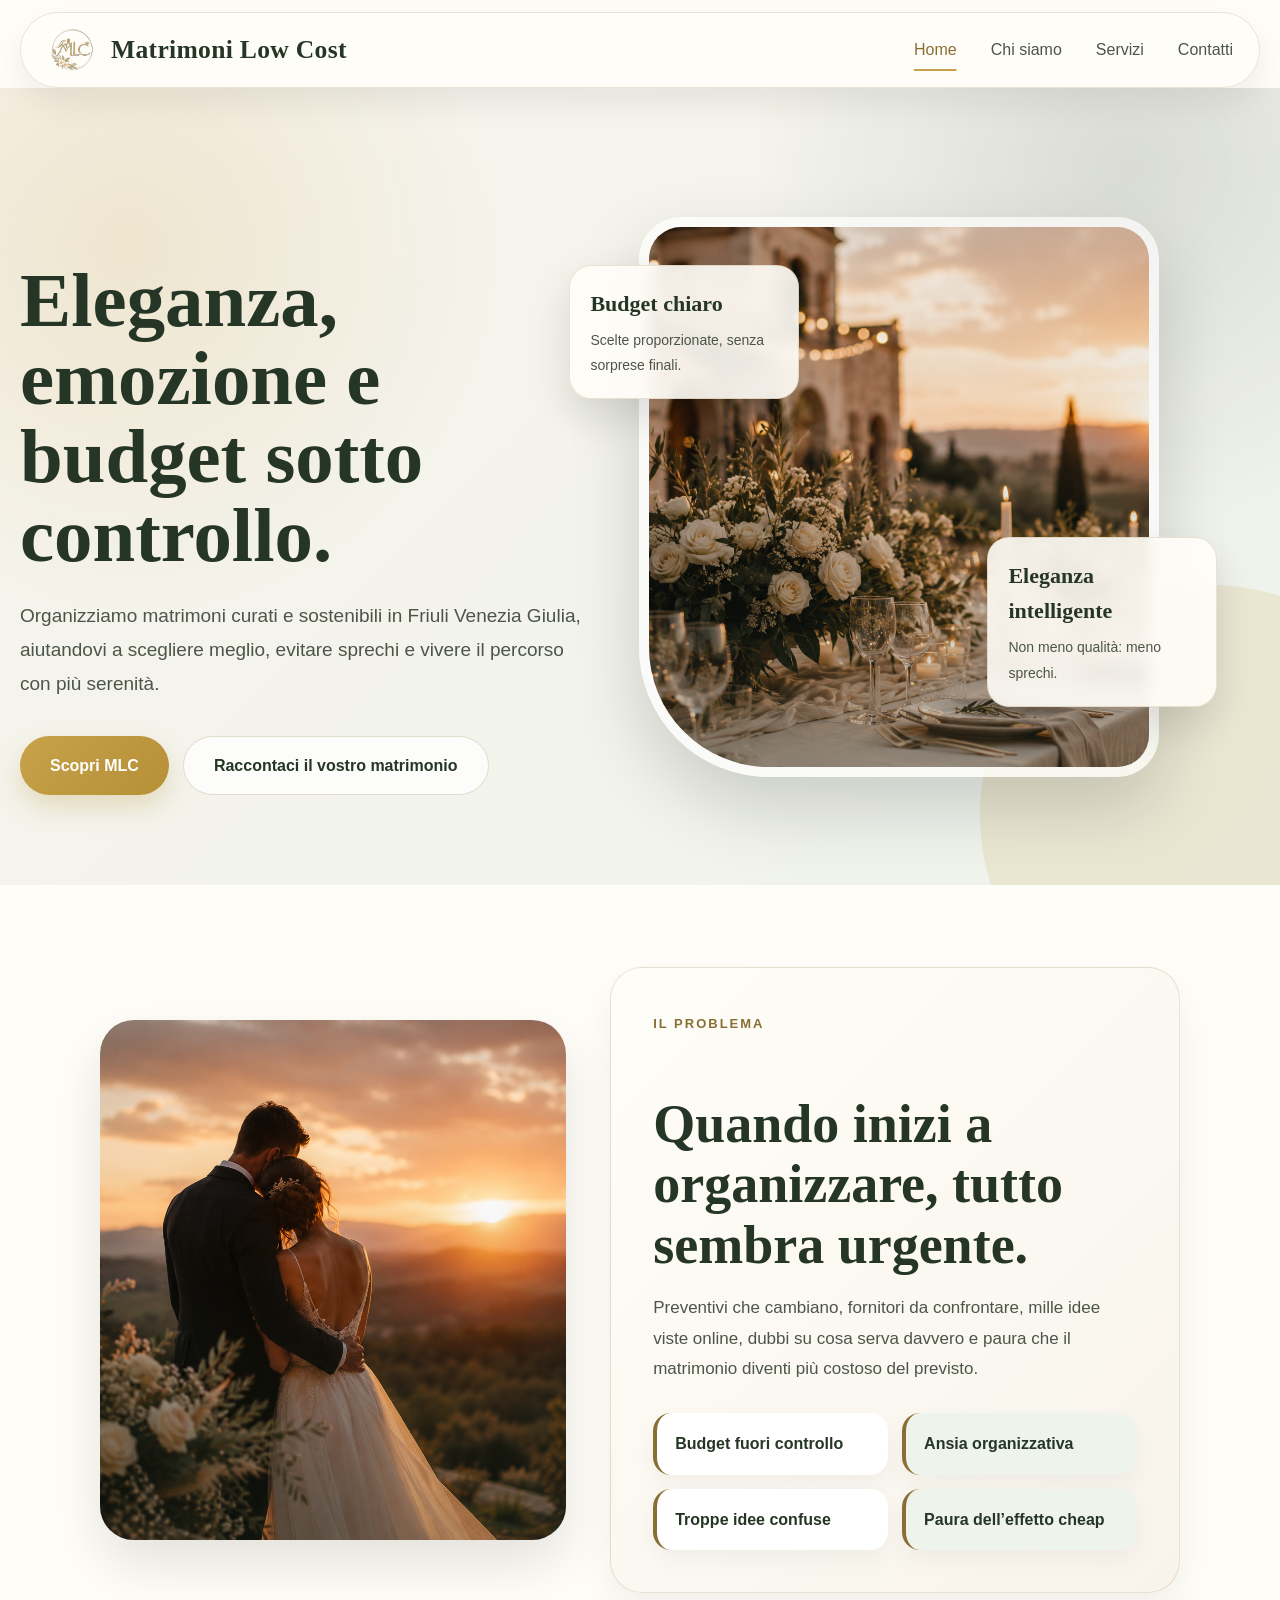
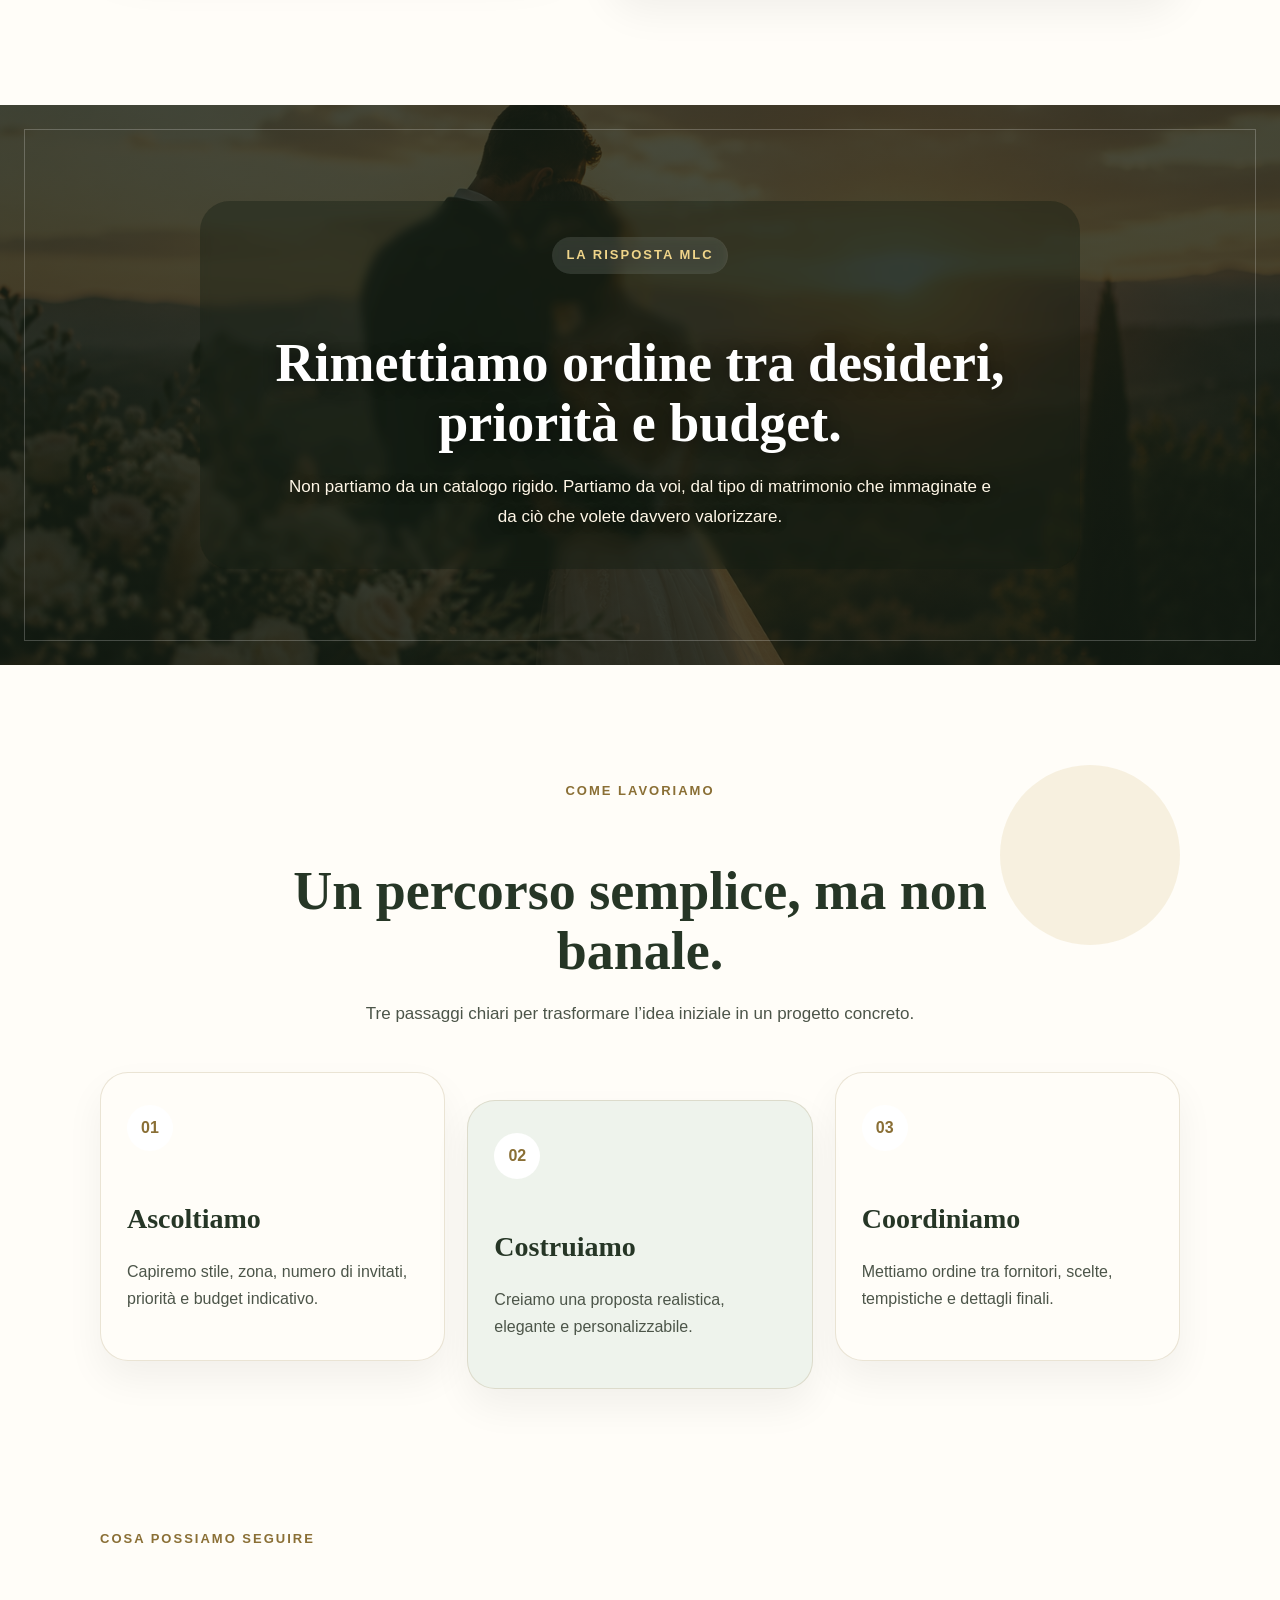
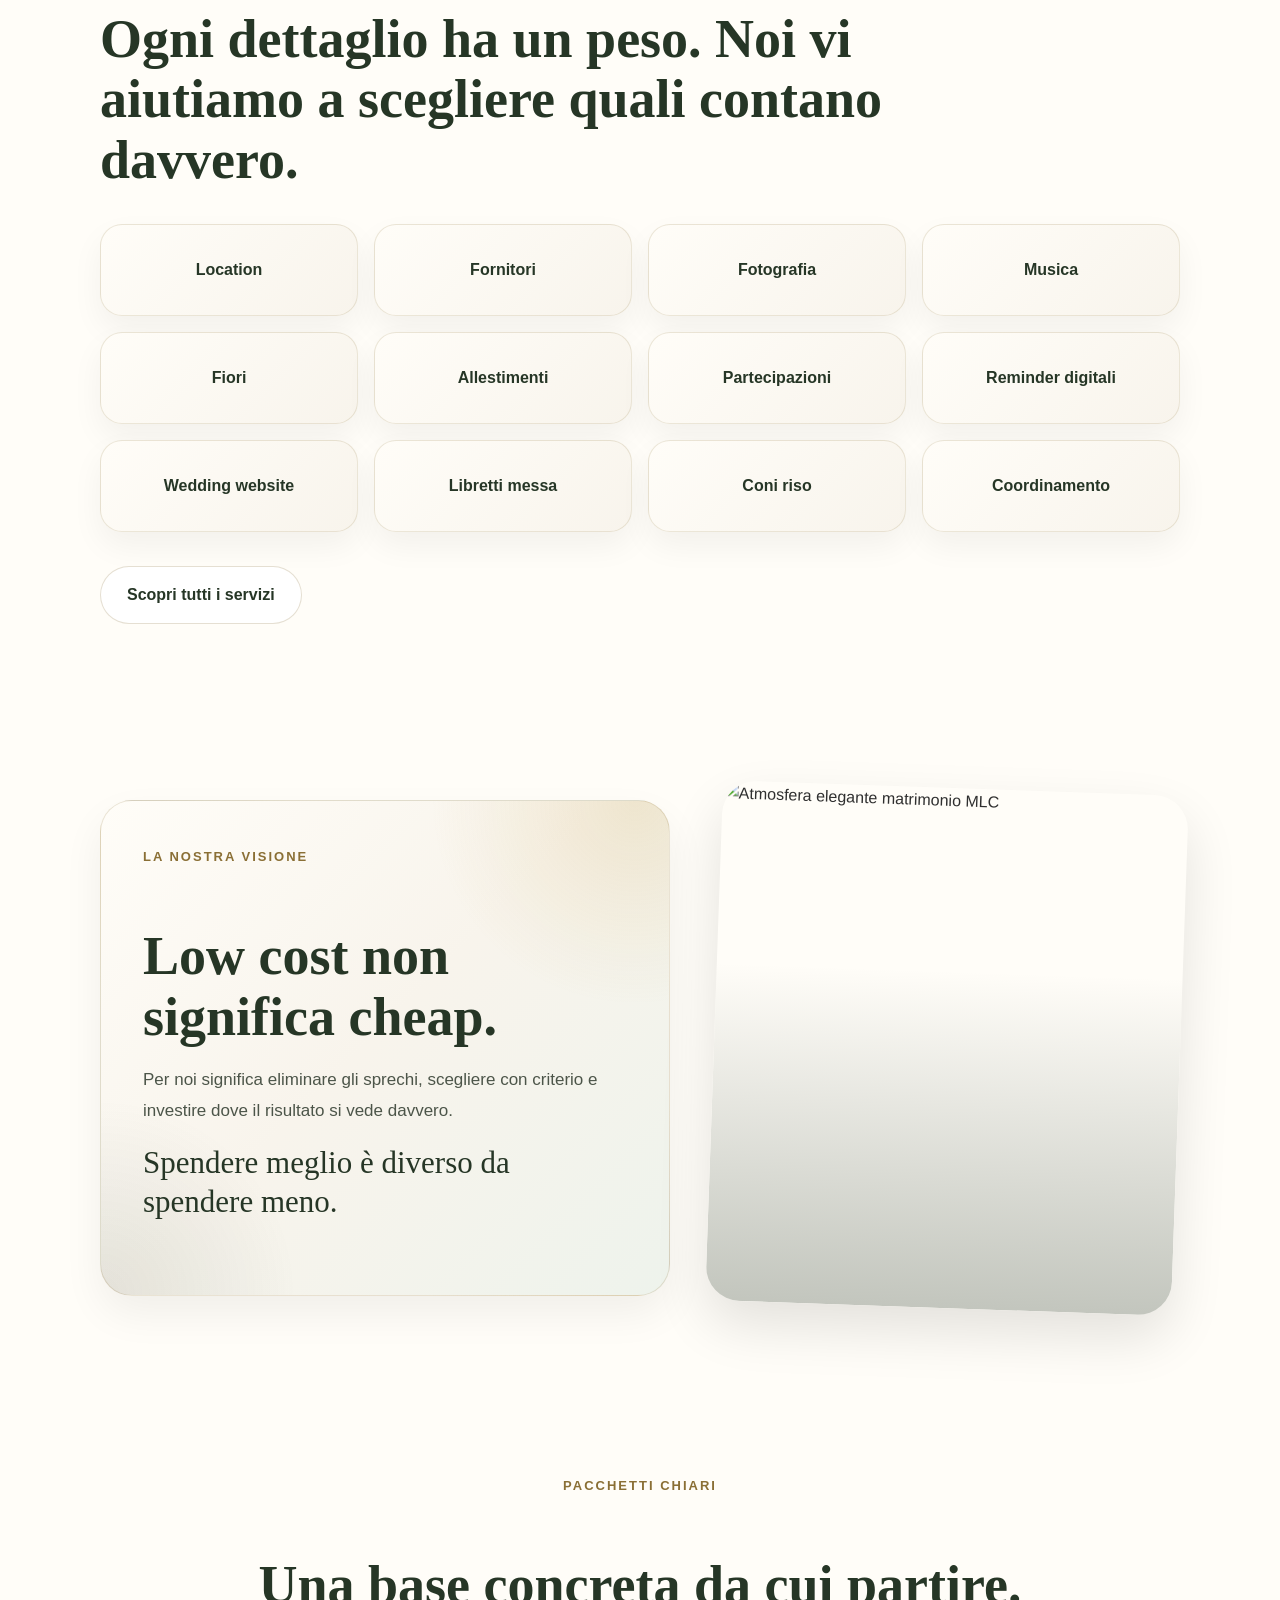
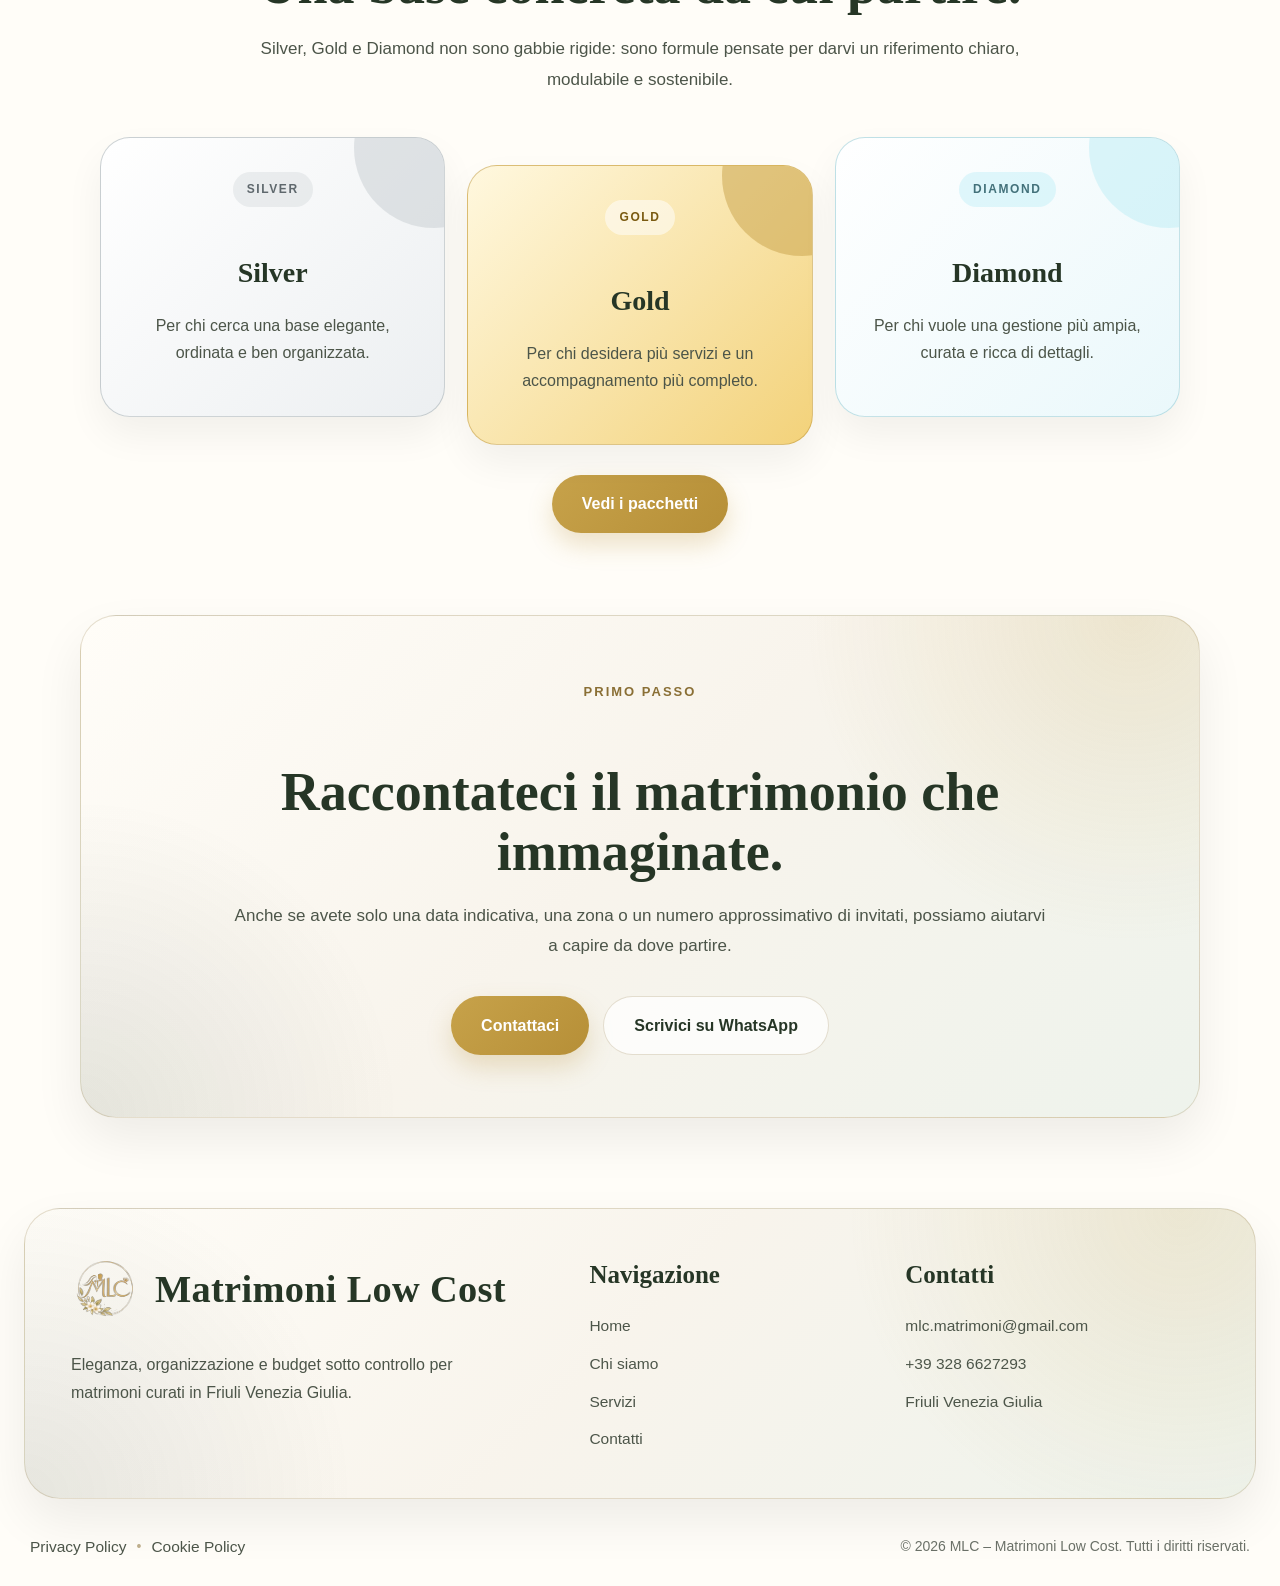
==== commit 28b93953: "Add cookie consent banner and SVG logos - Implemented a cookie consent banner with options for essen" ====
--- a/index.html
+++ b/index.html
@@ -13,30 +13,12 @@
 
 <body class="home">
 
-<header>
-  <a href="index.html">
-    <img src="img/logo.svg" class="logo" alt="MLC Logo">
-  </a>
-
-  <div class="hamburger" id="hamburger">
-    <div></div>
-    <div></div>
-    <div></div>
-  </div>
-
-  <nav id="nav-menu">
-    <a href="index.html">Home</a>
-    <a href="chi-siamo.html">Chi siamo</a>
-    <a href="servizi.html">Servizi</a>
-    <a href="contatti.html">Contatti</a>
-  </nav>
-</header>
+<div id="header-placeholder"></div>
 
 <main>
 
   <section class="home-hero">
     <div class="hero-text">
-      <span class="section-kicker">Matrimonio Low Cost</span>
       <h1>Eleganza, emozione e budget sotto controllo.</h1>
       <p>
         Organizziamo matrimoni curati e sostenibili in Friuli Venezia Giulia,
@@ -221,43 +203,10 @@
 
 </main>
 
-<footer>
-  <div class="footer-inner">
-    <a href="index.html" class="footer-brand" aria-label="MLC Home">
-      <img src="img/logo.svg" class="footer-logo" alt="MLC Logo">
-    </a>
-
-    <div class="footer-col">
-      <h3 class="footer-h3">Pagine importanti</h3>
-      <ul class="footer-links-list">
-        <li><a href="index.html" class="footer-link">Home</a></li>
-        <li><a href="chi-siamo.html" class="footer-link">Chi siamo</a></li>
-        <li><a href="servizi.html" class="footer-link">Servizi</a></li>
-        <li><a href="contatti.html" class="footer-link">Contatti</a></li>
-      </ul>
-    </div>
-
-    <div class="footer-col">
-      <h3 class="footer-h3">Contatti</h3>
-      <p>Email: <a href="mailto:mlc.matrimoni@gmail.com" class="footer-link underline">mlc.matrimoni@gmail.com</a></p>
-      <p>Telefono: <a href="tel:+393286627293" class="footer-link underline">+39 3286627293</a></p>
-    </div>
-  </div>
-
-  <div class="footer-meta">
-    <div class="footer-legal">
-      <a href="/privacy.html" class="footer-link">Privacy Policy</a>
-      <span class="footer-divider">-</span>
-      <a href="/cookie-policy.html" class="footer-link">Cookie Policy</a>
-    </div>
-
-    <div class="footer-copy">
-      &copy; 2026 MLC – Matrimoni Low Cost. Tutti i diritti riservati.
-    </div>
-  </div>
-</footer>
+<div id="footer-placeholder"></div>
 
 <script src="js/index.js" defer></script>
 
+<script src="js/layout.js" defer></script>
 </body>
 </html>
--- a/css/index.css
+++ b/css/index.css
@@ -1,807 +1,815 @@
-body{
-margin:0;
-font-family:'Inter',sans-serif;
-background:#f6f1ea;
-color:#2f2f2f;
-line-height:1.6;
-}
-
-/* HEADER */
-
-header{
-	background:white;
-	padding:20px 30px;
-	display:flex;
-	justify-content:space-between;
-	align-items:center;
-	box-shadow:0 4px 10px rgba(0,0,0,0.06);
-	position:sticky;
-	top:0;
-	z-index:10;
-}
-.logo{
-height:55px;
-}
-
-nav a{
-margin-left:25px;
-text-decoration:none;
-color:#555;
-font-weight:500;
-}
-
-nav a:hover{
-color:#b89663;
-}
-
-/* SEZIONE (chi-siamo page) */
-
-body.chi-siamo .section{
-max-width:900px;
-margin:100px auto;
-padding:0 30px;
-}
-
-body.chi-siamo .section h1{
-font-family:'Playfair Display',serif;
-color:#b89663;
-text-align:center;
-font-size:40px;
-margin-bottom:40px;
-}
-
-body.chi-siamo .section p{
-font-size:18px;
-margin-bottom:22px;
-}
-
-/* FOOTER */
-
-footer{
-background:#2f2f2f;
-color:white;
-text-align:center;
-padding:30px;
-margin-top:80px;
-}
-
-/* MOBILE */
-
-@media(max-width:768px){
-
-header{
-padding:20px;
-}
-
-.section h1{
-font-size:32px;
-}
-
-}
-
-
-/* Styles from grazie.html (scoped) */
-
-body.grazie{
-	font-family:'Inter',sans-serif;
-	background:#f6f1ea;
-	color:#2f2f2f;
-}
-
-body.grazie .grazie-viewport{
-	display:flex;
-	justify-content:center;
-	align-items:center;
-	height:100vh;
-	text-align:center;
-}
-
-body.grazie .grazie-viewport h1{
-	color:#b89663;
-	font-size:36px;
-	margin-bottom:20px;
-}
-
-body.grazie .grazie-viewport p{
-	font-size:18px;
-}
-
-body.grazie .grazie-viewport a{
-	display:inline-block;
-	margin-top:30px;
-	padding:12px 24px;
-	background:#b89663;
-	color:white;
-	text-decoration:none;
-	border-radius:30px;
-	font-weight:600;
-}
-
-/* Styles from contatti.html (scoped) */
-body.contatti .section{
-	max-width:900px;
-	margin:100px auto;
-	padding:0 30px;
-	text-align:center;
-}
-
-body.contatti .section h1{
-	font-family:'Playfair Display',serif;
-	color:#b89663;
-	font-size:40px;
-	margin-bottom:20px;
-}
-
-body.contatti .section p{
-	font-size:18px;
-	margin-bottom:30px;
-}
-
-/* CONTACT BOX */
-
-body.contatti .contact-box{
-	background:white;
-	padding:35px;
-	border-radius:14px;
-	box-shadow:0 10px 28px rgba(0,0,0,0.08);
-	max-width:420px;
-	margin:40px auto;
-}
-
-/* FORM */
-
-body.contatti .contact-form{
-	max-width:600px;
-	margin:40px auto 0;
-	display:flex;
-	flex-direction:column;
-	gap:15px;
-}
-
-body.contatti .contact-form input,
-body.contatti .contact-form textarea{
-	padding:14px;
-	border-radius:8px;
-	border:1px solid #ddd;
-	font-family:'Inter',sans-serif;
-	font-size:15px;
-}
-
-body.contatti .contact-form textarea{
-	min-height:120px;
-	resize:vertical;
-}
-
-body.contatti .contact-form button{
-	background:#b89663;
-	color:white;
-	border:none;
-	padding:14px;
-	border-radius:40px;
-	font-weight:600;
-	cursor:pointer;
-}
-
-/* FOOTER (kept for page safety) */
-footer{
-	background:#2f2f2f;
-	color:white;
-	text-align:center;
-	padding:30px;
-	margin-top:80px;
-}
-
-
-
-/* Styles from servizi.html (scoped) */
-body.servizi .section{
-	max-width:1100px;
-	margin:100px auto;
-	padding:0 30px;
-}
-
-body.servizi .section h1{
-	font-family:'Playfair Display',serif;
-	text-align:center;
-	font-size:40px;
-	color:#b89663;
-	margin-bottom:40px;
-}
-
-/* TABELLA */
-
-body.servizi table{
-	width:100%;
-	border-collapse:collapse;
-	margin-top:30px;
-	background:white;
-	border-radius:12px;
-	overflow:hidden;
-	box-shadow:0 6px 18px rgba(0,0,0,0.08);
-}
-
-body.servizi th{
-	background:#f3ebe2;
-	color:#b89663;
-	font-weight:600;
-	padding:14px;
-}
-
-body.servizi td{
-	padding:14px 12px;
-	border-bottom:1px solid #eee;
-}
-
-body.servizi td:first-child{
-	text-align:left;
-	font-weight:500;
-}
-
-body.servizi td{
-	text-align:center;
-}
-
-body.servizi tr:hover{
-	background:#faf7f2;
-}
-
-body.servizi .yes{
-	color:#2e8b57;
-	font-weight:700;
-	font-size:18px;
-}
-
-body.servizi .no{
-	color:#c94a4a;
-	font-weight:700;
-	font-size:18px;
-}
-
-/* PREZZI */
-
-body.servizi .price-info{
-	display:flex;
-	justify-content:center;
-	gap:30px;
-	margin-top:40px;
-	flex-wrap:wrap;
-}
-
-body.servizi .price-box{
-	background:white;
-	border-radius:14px;
-	padding:25px 35px;
-	text-align:center;
-	box-shadow:0 10px 28px rgba(0,0,0,0.08);
-	border:1px solid #eee;
-}
-
-body.servizi .price-box h3{
-	font-family:'Playfair Display',serif;
-	color:#b89663;
-	margin-bottom:10px;
-}
-
-/* EXTRA */
-
-body.servizi .extra{
-	margin-top:60px;
-	padding:30px;
-	border-radius:14px;
-	background:#faf7f2;
-}
-
-body.servizi .extra h2{
-	font-family:'Playfair Display',serif;
-	text-align:center;
-	color:#b89663;
-	margin-bottom:20px;
-}
-
-body.servizi .extra p{
-	text-align:center;
-	margin-bottom:20px;
-}
-
-body.servizi .extra ul{
-	list-style:none;
-	padding:0;
-	max-width:600px;
-	margin:auto;
-}
-
-body.servizi .extra li{
-	margin-bottom:10px;
-}
-
-body.servizi .extra li::before{
-	content:"✓";
-	color:#2e8b57;
-	margin-right:8px;
-}
-
-/* DOWNLOAD */
-
-body.servizi .download-btn{
-	display:block;
-	width:220px;
-	margin:40px auto 0;
-	padding:14px 28px;
-	background:#b89663;
-	color:white;
-	border-radius:40px;
-	text-decoration:none;
-	font-weight:600;
-	text-align:center;
-}
-
-@media(max-width:768px){
-
-header{
-padding:20px;
-}
-
-.section h1{
-font-size:32px;
-}
-
-}
-body{
-	margin:0;
-	font-family:'Inter',sans-serif;
-	background:#f6f1ea;
-	color:#2f2f2f;
-}
-
-/* HEADER */
-header{
-	background:white;
-	padding:20px 30px;
-	display:flex;
-	justify-content:space-between;
-	align-items:center;
-	box-shadow:0 4px 10px rgba(0,0,0,0.06);
-	position:sticky;
-	top:0;
-	z-index:10;
-}
-
-.logo{
-	height:55px;
-}
-
-nav{
-	display:flex;
-	align-items:center;
-	gap:25px;
-}
-
-nav a{
-	text-decoration:none;
-	color:#555;
-	font-weight:500;
-}
-
-nav a:hover{
-	color:#b89663;
-}
-
-/* Hamburger Menu */
-.hamburger{
-	display:none;
-	flex-direction:column;
-	cursor:pointer;
-	gap:5px;
-}
-
-.hamburger div{
-	width:25px;
-	height:3px;
-	background:#555;
-	transition:0.3s;
-}
-
-/* HERO */
-.hero{
-	height:70vh;
-	background:url("https://images.unsplash.com/photo-1519741497674-611481863552") center/cover no-repeat;
-	display:flex;
-	align-items:center;
-	justify-content:center;
-	text-align:center;
-	position:relative;
-}
-
-.hero::before{
-	content:"";
-	position:absolute;
-	inset:0;
-	background:rgba(0,0,0,0.35);
-}
-
-.hero-content{
-	position:relative;
-	color:white;
-	max-width:700px;
-	padding:20px;
-}
-
-.hero h1{
-	font-family:'Playfair Display',serif;
-	font-size:48px;
-	margin-bottom:20px;
-}
-
-.hero p{
-	font-size:20px;
-	margin-bottom:30px;
-}
-
-.btn{
-	background:#b89663;
-	color:white;
-	padding:14px 28px;
-	border-radius:40px;
-	text-decoration:none;
-	font-weight:600;
-}
-
-/* SECTIONS */
-.section{
-	max-width:1100px;
-	margin:80px auto;
-	padding:0 30px;
-}
-
-.section h2{
-	font-family:'Playfair Display',serif;
-	text-align:center;
-	color:#b89663;
-	margin-bottom:40px;
-}
-
-/* FEATURES */
-.features{
-	display:flex;
-	flex-wrap:wrap;
-	justify-content:center;
-	gap:30px;
-}
-
-.feature{
-	flex:1 1 260px;
-	max-width:320px;
-	background:white;
-	padding:30px;
-	border-radius:14px;
-	text-align:center;
-	box-shadow:0 10px 28px rgba(0,0,0,0.08);
-}
-
-/* SERVICES */
-.services{
-	display:flex;
-	flex-wrap:wrap;
-	justify-content:center;
-	gap:30px;
-}
-
-.service{
-	flex:1 1 260px;
-	max-width:320px;
-	background:#faf7f2;
-	padding:25px;
-	border-radius:12px;
-	text-align:center;
-}
-
-/* FORM */
-.contact-form{
-	max-width:600px;
-	margin:40px auto 0;
-	display:flex;
-	flex-direction:column;
-	gap:15px;
+/* =========================================================
+   MLC - CSS GLOBALE SISTEMATO
+   Base, header, footer, layout generale e compatibilità pagine
+   ========================================================= */
+
+*,
+*::before,
+*::after {
+  box-sizing: border-box;
+}
+
+html,
+body {
+  width: 100%;
+  max-width: 100%;
+  overflow-x: hidden;
+}
+
+body {
+  margin: 0;
+  font-family: "Inter", sans-serif;
+  background: #fffdf8;
+  color: #2f2f2f;
+  line-height: 1.6;
+}
+
+main {
+  width: 100%;
+}
+
+img {
+  max-width: 100%;
+  display: block;
+}
+
+/* =========================================================
+   LAYOUT GENERALE - EVITA EFFETTO SITO STRETTO AL CENTRO
+   ========================================================= */
+
+.home-section,
+.mlc-section,
+.contact-section,
+.privacy-section,
+.cookie-section,
+.intro-servizi,
+.pacchetti-section,
+.servizi-extra,
+.cta-final {
+  width: min(100% - 56px, 1380px);
+  max-width: 1380px;
+  margin-left: auto;
+  margin-right: auto;
+}
+
+@media (min-width: 1600px) {
+  .home-section,
+  .mlc-section,
+  .contact-section,
+  .privacy-section,
+  .cookie-section,
+  .intro-servizi,
+  .pacchetti-section,
+  .servizi-extra,
+  .cta-final {
+    width: min(100% - 96px, 1520px);
+    max-width: 1520px;
+  }
+}
+
+@media (max-width: 768px) {
+  .home-section,
+  .mlc-section,
+  .contact-section,
+  .privacy-section,
+  .cookie-section,
+  .intro-servizi,
+  .pacchetti-section,
+  .servizi-extra,
+  .cta-final {
+    width: min(100% - 28px, 100%);
+  }
+}
+
+/* =========================================================
+   HEADER PREMIUM MLC - COMPATTO, LARGO, RESPONSIVE
+   ========================================================= */
+
+.site-header {
+  position: sticky;
+  top: 12px;
+  z-index: 999;
+
+  width: calc(100% - 40px);
+  max-width: none;
+
+  margin: 12px auto 0;
+  padding: 12px 26px;
+
+  display: flex;
+  align-items: center;
+  justify-content: space-between;
+  gap: 28px;
+
+  background: rgba(255, 253, 248, 0.90);
+  backdrop-filter: blur(16px);
+  -webkit-backdrop-filter: blur(16px);
+
+  border: 1px solid rgba(138, 111, 53, 0.18);
+  border-radius: 999px;
+
+  box-shadow:
+    0 14px 34px rgba(0, 0, 0, 0.07),
+    inset 0 1px 0 rgba(255, 255, 255, 0.65);
+}
+
+.header-brand {
+  display: flex;
+  align-items: center;
+  gap: 14px;
+  text-decoration: none;
+  min-width: 0;
+}
+
+.header-brand .logo {
+  width: 50px;
+  height: 50px;
+  object-fit: contain;
+  flex: 0 0 auto;
+}
+
+.brand-title-only {
+  font-family: "Playfair Display", serif;
+  font-size: clamp(24px, 2vw, 34px);
+  font-weight: 700;
+  line-height: 1;
+  color: #263626;
+  letter-spacing: 0.3px;
+  white-space: nowrap;
+}
+
+.main-nav {
+  display: flex;
+  align-items: center;
+  gap: 34px;
+}
+
+.main-nav a {
+  position: relative;
+  text-decoration: none;
+  color: #4c5549;
+  font-size: 16px;
+  font-weight: 500;
+  padding: 8px 0;
+  transition: 0.25s ease;
+}
+
+.main-nav a::after {
+  content: "";
+  position: absolute;
+  left: 50%;
+  bottom: 0;
+  width: 0;
+  height: 2px;
+  border-radius: 999px;
+  background: #c7a24a;
+  transform: translateX(-50%);
+  transition: 0.25s ease;
+}
+
+.main-nav a:hover,
+.main-nav a.active-link {
+  color: #8a6f35;
+}
+
+.main-nav a:hover::after,
+.main-nav a.active-link::after {
+  width: 100%;
+}
+
+.hamburger {
+  display: none;
+  width: 42px;
+  height: 42px;
+  border: none;
+  border-radius: 50%;
+  background: #fffdf8;
+  cursor: pointer;
+  align-items: center;
+  justify-content: center;
+  flex-direction: column;
+  gap: 5px;
+  box-shadow: 0 8px 20px rgba(0, 0, 0, 0.08);
+  flex: 0 0 auto;
+}
+
+.hamburger span {
+  width: 20px;
+  height: 2px;
+  background: #263626;
+  border-radius: 999px;
+  transition: 0.25s ease;
+}
+
+.hamburger.active span:nth-child(1) {
+  transform: translateY(7px) rotate(45deg);
+}
+
+.hamburger.active span:nth-child(2) {
+  opacity: 0;
+}
+
+.hamburger.active span:nth-child(3) {
+  transform: translateY(-7px) rotate(-45deg);
+}
+
+@media (max-width: 920px) {
+  .site-header {
+    top: 10px;
+    width: calc(100% - 22px);
+    margin-top: 10px;
+    padding: 11px 14px;
+    border-radius: 24px;
+    overflow: visible;
+  }
+
+  .header-brand .logo {
+    width: 44px;
+    height: 44px;
+  }
+
+  .brand-title-only {
+    font-size: 22px;
+  }
+
+  .hamburger {
+    display: flex;
+  }
+
+  .main-nav {
+    position: absolute;
+    top: calc(100% + 10px);
+    left: 0;
+    right: 0;
+    z-index: 1000;
+
+    display: none;
+    flex-direction: column;
+    align-items: stretch;
+    gap: 8px;
+
+    width: 100%;
+    padding: 16px;
+
+    border-radius: 22px;
+    background: #fffdf8;
+    border: 1px solid rgba(138, 111, 53, 0.22);
+
+    box-shadow:
+      0 24px 60px rgba(0, 0, 0, 0.18),
+      inset 0 1px 0 rgba(255, 255, 255, 0.8);
+  }
+
+  .main-nav.active {
+    display: flex;
+  }
+
+  .main-nav a {
+    display: block;
+    width: 100%;
+    padding: 15px 18px;
+    border-radius: 16px;
+    color: #263626;
+    background: rgba(248, 244, 236, 0.72);
+    font-size: 16px;
+    font-weight: 600;
+  }
+
+  .main-nav a:hover,
+  .main-nav a.active-link {
+    background: #eef3ec;
+    color: #8a6f35;
+  }
+
+  .main-nav a::after {
+    display: none;
+  }
+}
+
+@media (max-width: 520px) {
+  .site-header {
+    width: calc(100% - 16px);
+    padding: 10px 12px;
+  }
+
+  .header-brand {
+    gap: 10px;
+  }
+
+  .header-brand .logo {
+    width: 40px;
+    height: 40px;
+  }
+
+  .brand-title-only {
+    font-size: 18px;
+    line-height: 1.05;
+    white-space: normal;
+  }
+}
+
+/* FOOTER PREMIUM MLC */
+
+.site-footer {
+  margin: 90px auto 0;
+  padding: 0 24px 28px;
+  background: transparent;
+  color: #263626;
+}
+
+.footer-shell {
+  width: min(100%, 1380px);
+  margin: 0 auto;
+  padding: 46px;
+
+  display: grid;
+  grid-template-columns: 1.4fr 0.8fr 0.9fr;
+  gap: 46px;
+  align-items: start;
+
+  border-radius: 36px;
+
+  background:
+    radial-gradient(circle at 94% 0%, rgba(199, 162, 74, 0.16), transparent 28%),
+    radial-gradient(circle at 0% 100%, rgba(38, 54, 38, 0.10), transparent 26%),
+    linear-gradient(135deg, #fffdf8 0%, #f8f4ec 48%, #eef3ec 100%);
+
+  border: 1px solid rgba(138, 111, 53, 0.22);
+
+  box-shadow:
+    0 22px 50px rgba(0, 0, 0, 0.07);
+}
+
+.footer-brand-area p {
+  max-width: 440px;
+  margin-top: 20px;
+  color: #4c5549;
+  line-height: 1.75;
+  font-size: 16px;
+}
+
+.footer-brand {
+  display: inline-flex;
+  align-items: center;
+  gap: 16px;
+  text-decoration: none;
+}
+
+.footer-logo {
+  width: 68px;
+  height: 68px;
+  object-fit: contain;
+}
+
+.footer-brand-text {
+  font-family: "Playfair Display", serif;
+  font-size: clamp(28px, 3vw, 42px);
+  line-height: 1;
+  font-weight: 700;
+  color: #263626;
+  letter-spacing: 0.3px;
+}
+
+.footer-col {
+  display: flex;
+  flex-direction: column;
+  align-items: flex-start;
+  text-align: left;
+}
+
+.footer-h3 {
+  margin: 0 0 18px;
+  font-family: "Playfair Display", serif;
+  font-size: 25px;
+  color: #263626;
+}
+
+.footer-links-list {
+  list-style: none;
+  padding: 0;
+  margin: 0;
+  display: grid;
+  gap: 12px;
+}
+
+.footer-link,
+.footer-muted {
+  color: #4c5549;
+  text-decoration: none;
+  font-size: 15.5px;
+  line-height: 1.5;
+}
+
+.footer-link {
+  position: relative;
+  transition: 0.25s ease;
+}
+
+.footer-link:hover {
+  color: #8a6f35;
+}
+
+.footer-bottom {
+  width: min(100%, 1380px);
+  margin: 18px auto 0;
+  padding: 18px 6px 0;
+
+  display: flex;
+  align-items: center;
+  justify-content: space-between;
+  gap: 18px;
+  flex-wrap: wrap;
+
+  color: #6a7067;
+  font-size: 14px;
+}
+
+.footer-legal {
+  display: flex;
+  align-items: center;
+  gap: 10px;
+}
+
+.footer-divider {
+  color: rgba(138, 111, 53, 0.55);
+}
+
+.footer-copy {
+  color: #6a7067;
+}
+
+@media (max-width: 900px) {
+  .footer-shell {
+    grid-template-columns: 1fr;
+    padding: 34px 26px;
+    gap: 34px;
+  }
+
+  .footer-bottom {
+    flex-direction: column;
+    text-align: center;
+  }
+}
+
+@media (max-width: 520px) {
+  .site-footer {
+    padding: 0 14px 24px;
+  }
+
+  .footer-brand {
+    align-items: flex-start;
+  }
+
+  .footer-logo {
+    width: 56px;
+    height: 56px;
+  }
+
+  .footer-brand-text {
+    font-size: 27px;
+  }
+
+  .footer-shell {
+    border-radius: 28px;
+  }
+}
+
+/* =========================================================
+   COMPATIBILITÀ VECCHIE SEZIONI / PAGINE RESIDUE
+   ========================================================= */
+
+.section {
+  max-width: 1380px;
+  width: min(100% - 56px, 1380px);
+  margin: 80px auto;
+  padding: 0;
+}
+
+.section h2 {
+  font-family: "Playfair Display", serif;
+  text-align: center;
+  color: #b89663;
+  margin-bottom: 40px;
+}
+
+body.chi-siamo .section,
+body.contatti .section,
+body.servizi .section {
+  max-width: 1380px;
+  width: min(100% - 56px, 1380px);
+  margin: 100px auto;
+  padding: 0;
+}
+
+body.chi-siamo .section h1,
+body.contatti .section h1,
+body.servizi .section h1 {
+  font-family: "Playfair Display", serif;
+  color: #b89663;
+  text-align: center;
+  font-size: 40px;
+  margin-bottom: 40px;
+}
+
+body.chi-siamo .section p,
+body.contatti .section p {
+  font-size: 18px;
+  margin-bottom: 22px;
+}
+
+@media (max-width: 768px) {
+  .section,
+  body.chi-siamo .section,
+  body.contatti .section,
+  body.servizi .section {
+    width: min(100% - 28px, 100%);
+  }
+
+  .section h1,
+  .section h2,
+  body.chi-siamo .section h1,
+  body.contatti .section h1,
+  body.servizi .section h1 {
+    font-size: 32px;
+  }
+}
+
+/* =========================================================
+   VECCHI COMPONENTI ANCORA EVENTUALMENTE USATI
+   ========================================================= */
+
+.hero {
+  height: 70vh;
+  background: url("https://images.unsplash.com/photo-1519741497674-611481863552") center/cover no-repeat;
+  display: flex;
+  align-items: center;
+  justify-content: center;
+  text-align: center;
+  position: relative;
+}
+
+.hero::before {
+  content: "";
+  position: absolute;
+  inset: 0;
+  background: rgba(0,0,0,0.35);
+}
+
+.hero-content {
+  position: relative;
+  color: white;
+  max-width: 700px;
+  padding: 20px;
+}
+
+.hero h1 {
+  font-family: "Playfair Display", serif;
+  font-size: 48px;
+  margin-bottom: 20px;
+}
+
+.hero p {
+  font-size: 20px;
+  margin-bottom: 30px;
+}
+
+.btn {
+  background: #b89663;
+  color: white;
+  padding: 14px 28px;
+  border-radius: 40px;
+  text-decoration: none;
+  font-weight: 600;
+}
+
+.features,
+.services {
+  display: flex;
+  flex-wrap: wrap;
+  justify-content: center;
+  gap: 30px;
+}
+
+.feature {
+  flex: 1 1 260px;
+  max-width: 320px;
+  background: white;
+  padding: 30px;
+  border-radius: 14px;
+  text-align: center;
+  box-shadow: 0 10px 28px rgba(0,0,0,0.08);
+}
+
+.service {
+  flex: 1 1 260px;
+  max-width: 320px;
+  background: #faf7f2;
+  padding: 25px;
+  border-radius: 12px;
+  text-align: center;
+}
+
+/* FORM VECCHI / GENERICI */
+
+.contact-form {
+  max-width: 600px;
+  margin: 40px auto 0;
+  display: flex;
+  flex-direction: column;
+  gap: 15px;
 }
 
 .contact-form input,
-.contact-form textarea{
-	padding:14px;
-	border-radius:8px;
-	border:1px solid #ddd;
-	font-family:'Inter',sans-serif;
-	font-size:15px;
-}
-
-.contact-form textarea{
-	min-height:120px;
-	resize:vertical;
-}
-
-.contact-form button{
-	background:#b89663;
-	color:white;
-	border:none;
-	padding:14px;
-	border-radius:40px;
-	font-weight:600;
-	cursor:pointer;
-}
-
-/* Success message */
-#successMessage{
-	text-align:center;
-	color:#b89663;
-	margin-top:20px;
-	font-weight:600;
-	display:none;
-}
-
-/* FOOTER */
-footer{
-	background:#2f2f2f;
-	color:white;
-	text-align:center;
-	padding:40px 24px 28px;
-	margin-top:80px;
-}
-
-.footer-inner{
-	max-width:1100px;
-	margin:0 auto;
-	padding:0 0 28px;
-	display:grid;
-	grid-template-columns:minmax(0, 1fr) minmax(0, 1.2fr) minmax(0, 1fr);
-	align-items:start;
-	gap:36px;
-	color:white;
-	font-family:'Inter',sans-serif;
-	border-bottom:1px solid rgba(255,255,255,0.12);
-}
-
-.footer-brand{
-	display:flex;
-	align-items:center;
-	justify-content:flex-start;
-	text-decoration:none;
-}
-
-.footer-logo{
-	height:clamp(56px, 9vw, 88px);
-	width:auto;
-	display:block;
-}
-
-.footer-col{
-	display:flex;
-	flex-direction:column;
-	align-items:center;
-	text-align:center;
-}
-
-.footer-inner > .footer-col:last-child{
-	align-items:flex-end;
-	text-align:right;
-}
-
-.footer-h3{
-	color:#b89663;
-	margin:0 0 12px;
-}
-
-.footer-col p{
-	margin:8px 0;
-}
-
-.footer-links-list{
-	list-style:none;
-	padding:0;
-	margin:0;
-	display:grid;
-	gap:10px;
-}
-
-.footer-link{color:white;text-decoration:none;}
-.footer-link.underline{text-decoration:underline;}
-
-.footer-meta{
-	max-width:1100px;
-	margin:0 auto;
-	padding-top:18px;
-	display:flex;
-	flex-direction:column;
-	align-items:center;
-	gap:12px;
-}
-
-.footer-legal{
-	display:flex;
-	justify-content:center;
-	align-items:center;
-	flex-wrap:wrap;
-	gap:12px;
-	font-size:15px;
-	color:#d9d2c7;
-}
-
-.footer-legal .footer-link{
-	color:#f3ede4;
-}
-
-.footer-divider{
-	color:rgba(255,255,255,0.45);
-}
-
-.footer-copy{
-	text-align:center;
-	color:#ccc;
-	font-size:14px;
-}
-
-.privacy-banner{
-	position:fixed;
-	left:0;
-	right:0;
-	bottom:0;
-	z-index:1200;
-	padding:16px 20px;
-	background:rgba(34,34,34,0.96);
-	color:#fff;
-	box-shadow:0 -12px 30px rgba(0,0,0,0.18);
-	backdrop-filter:blur(8px);
-}
-
-.privacy-banner[hidden]{
-	display:none;
-}
-
-.privacy-banner__inner{
-	max-width:1100px;
-	margin:0 auto;
-	display:flex;
-	align-items:center;
-	justify-content:space-between;
-	gap:18px 24px;
-}
-
-.privacy-banner__text{
-	margin:0;
-	font-size:15px;
-	line-height:1.6;
-}
-
-.privacy-banner__link{
-	color:#7ddcff;
-	text-decoration:none;
-	font-weight:600;
-}
-
-.privacy-banner__link:hover{
-	text-decoration:underline;
-}
-
-.privacy-banner__button{
-	flex:0 0 auto;
-	padding:10px 18px;
-	border:none;
-	border-radius:999px;
-	background:#b89663;
-	color:#fff;
-	font-weight:600;
-	cursor:pointer;
-	transition:transform 0.2s ease, box-shadow 0.2s ease;
-}
-
-.privacy-banner__button:hover{
-	transform:translateY(-1px);
-	box-shadow:0 8px 18px rgba(0,0,0,0.2);
-}
-
-body.has-privacy-banner{
-	padding-bottom:96px;
-}
-
-/* MOBILE */
-@media (max-width:768px){
-
-	nav{
-		position:fixed;
-		top:0;
-		right:-100%;
-		flex-direction:column;
-		width:200px;
-		height:100%;
-		background:white;
-		padding:60px 20px;
-		transition:0.3s;
-		box-shadow:-2px 0 10px rgba(0, 0, 0, 0.753);
-		z-index:999;
-	}
-
-	nav.show{
-		right:0;
-	}
-
-	.hamburger{
-		display:flex;
-	}
-
-	/* Animazione hamburger -> X */
-	.hamburger.active div:nth-child(1){
-		transform: rotate(45deg) translate(5px, 5px);
-	}
-
-	.hamburger.active div:nth-child(2){
-		opacity: 0;
-	}
-
-	.hamburger.active div:nth-child(3){
-		transform: rotate(-45deg) translate(6px, -6px);
-	}
-
-	/* Colore elegante quando attivo */
-	.hamburger.active div{
-		background:rgba(0, 0, 0, 0.753);
-	}
-
-	.hamburger{
-	position:relative;
-	z-index:1000;
-}
-
-	.footer-inner{
-		padding:0 0 24px;
-		grid-template-columns:1fr;
-		gap:28px;
-		text-align:center;
-	}
-
-	.footer-brand{
-		justify-content:center;
-	}
-
-	.footer-col{
-		width:100%;
-		align-items:center;
-		text-align:center;
-	}
-
-	.footer-meta{
-		padding-top:16px;
-		gap:10px;
-	}
-
-	.footer-legal{
-		font-size:14px;
-		gap:10px;
-	}
-
-	.privacy-banner{
-		padding:14px 16px;
-	}
-
-	.privacy-banner__inner{
-		flex-direction:column;
-		align-items:stretch;
-		text-align:center;
-		gap:14px;
-	}
-
-	.privacy-banner__text{
-		font-size:14px;
-	}
-
-	.privacy-banner__button{
-		width:100%;
-	}
-
-	body.has-privacy-banner{
-		padding-bottom:150px;
-	}
-
-}
-
-/* ===== BOTTONI ANIMATI ===== */
+.contact-form textarea {
+  padding: 14px;
+  border-radius: 8px;
+  border: 1px solid #ddd;
+  font-family: "Inter", sans-serif;
+  font-size: 15px;
+}
+
+.contact-form textarea {
+  min-height: 120px;
+  resize: vertical;
+}
+
+.contact-form button {
+  background: #b89663;
+  color: white;
+  border: none;
+  padding: 14px;
+  border-radius: 40px;
+  font-weight: 600;
+  cursor: pointer;
+}
+
+#successMessage {
+  text-align: center;
+  color: #b89663;
+  margin-top: 20px;
+  font-weight: 600;
+  display: none;
+}
+
+/* GRAZIE */
+
+body.grazie {
+  font-family: "Inter", sans-serif;
+  background: #f6f1ea;
+  color: #2f2f2f;
+}
+
+body.grazie .grazie-viewport {
+  display: flex;
+  justify-content: center;
+  align-items: center;
+  min-height: 100vh;
+  text-align: center;
+  padding: 40px 20px;
+}
+
+body.grazie .grazie-viewport h1 {
+  color: #b89663;
+  font-size: 36px;
+  margin-bottom: 20px;
+}
+
+body.grazie .grazie-viewport p {
+  font-size: 18px;
+}
+
+body.grazie .grazie-viewport a {
+  display: inline-block;
+  margin-top: 30px;
+  padding: 12px 24px;
+  background: #b89663;
+  color: white;
+  text-decoration: none;
+  border-radius: 30px;
+  font-weight: 600;
+}
+
+/* SERVIZI VECCHI / TABELLE EVENTUALI */
+
+body.servizi table {
+  width: 100%;
+  border-collapse: collapse;
+  margin-top: 30px;
+  background: white;
+  border-radius: 12px;
+  overflow: hidden;
+  box-shadow: 0 6px 18px rgba(0,0,0,0.08);
+}
+
+body.servizi th {
+  background: #f3ebe2;
+  color: #b89663;
+  font-weight: 600;
+  padding: 14px;
+}
+
+body.servizi td {
+  padding: 14px 12px;
+  border-bottom: 1px solid #eee;
+  text-align: center;
+}
+
+body.servizi td:first-child {
+  text-align: left;
+  font-weight: 500;
+}
+
+body.servizi tr:hover {
+  background: #faf7f2;
+}
+
+body.servizi .yes {
+  color: #2e8b57;
+  font-weight: 700;
+  font-size: 18px;
+}
+
+body.servizi .no {
+  color: #c94a4a;
+  font-weight: 700;
+  font-size: 18px;
+}
+
+body.servizi .price-info {
+  display: flex;
+  justify-content: center;
+  gap: 30px;
+  margin-top: 40px;
+  flex-wrap: wrap;
+}
+
+body.servizi .price-box {
+  background: white;
+  border-radius: 14px;
+  padding: 25px 35px;
+  text-align: center;
+  box-shadow: 0 10px 28px rgba(0,0,0,0.08);
+  border: 1px solid #eee;
+}
+
+body.servizi .price-box h3 {
+  font-family: "Playfair Display", serif;
+  color: #b89663;
+  margin-bottom: 10px;
+}
+
+body.servizi .extra {
+  margin-top: 60px;
+  padding: 30px;
+  border-radius: 14px;
+  background: #faf7f2;
+}
+
+body.servizi .extra h2 {
+  font-family: "Playfair Display", serif;
+  text-align: center;
+  color: #b89663;
+  margin-bottom: 20px;
+}
+
+body.servizi .extra p {
+  text-align: center;
+  margin-bottom: 20px;
+}
+
+body.servizi .extra ul {
+  list-style: none;
+  padding: 0;
+  max-width: 600px;
+  margin: auto;
+}
+
+body.servizi .extra li {
+  margin-bottom: 10px;
+}
+
+body.servizi .extra li::before {
+  content: "✓";
+  color: #2e8b57;
+  margin-right: 8px;
+}
+
+body.servizi .download-btn {
+  display: block;
+  width: 220px;
+  margin: 40px auto 0;
+  padding: 14px 28px;
+  background: #b89663;
+  color: white;
+  border-radius: 40px;
+  text-decoration: none;
+  font-weight: 600;
+  text-align: center;
+}
+
+/* =========================================================
+   BOTTONI ANIMATI
+   ========================================================= */
 
 .text-box {
   text-align: center;
@@ -813,13 +821,12 @@
 .contact-form button,
 body.contatti .contact-form button,
 body.grazie .grazie-viewport a {
-  position: relative; /* fix per non rompere layout */
+  position: relative;
   display: inline-block;
   transition: transform 0.3s ease, box-shadow 0.3s ease;
   z-index: 1;
 }
 
-/* effetto hover */
 .btn:hover,
 body.servizi .download-btn:hover,
 .contact-form button:hover,
@@ -838,7 +845,6 @@
   box-shadow: 0 5px 10px rgba(0,0,0,0.2);
 }
 
-/* effetto espansione */
 .btn::after,
 body.servizi .download-btn::after,
 .contact-form button::after,
@@ -865,7 +871,6 @@
   opacity: 0;
 }
 
-/* animazione ingresso */
 .btn-animated,
 body.servizi .download-btn,
 .contact-form button,
@@ -880,6 +885,7 @@
     opacity: 0;
     transform: translateY(30px);
   }
+
   100% {
     opacity: 1;
     transform: translateY(0);
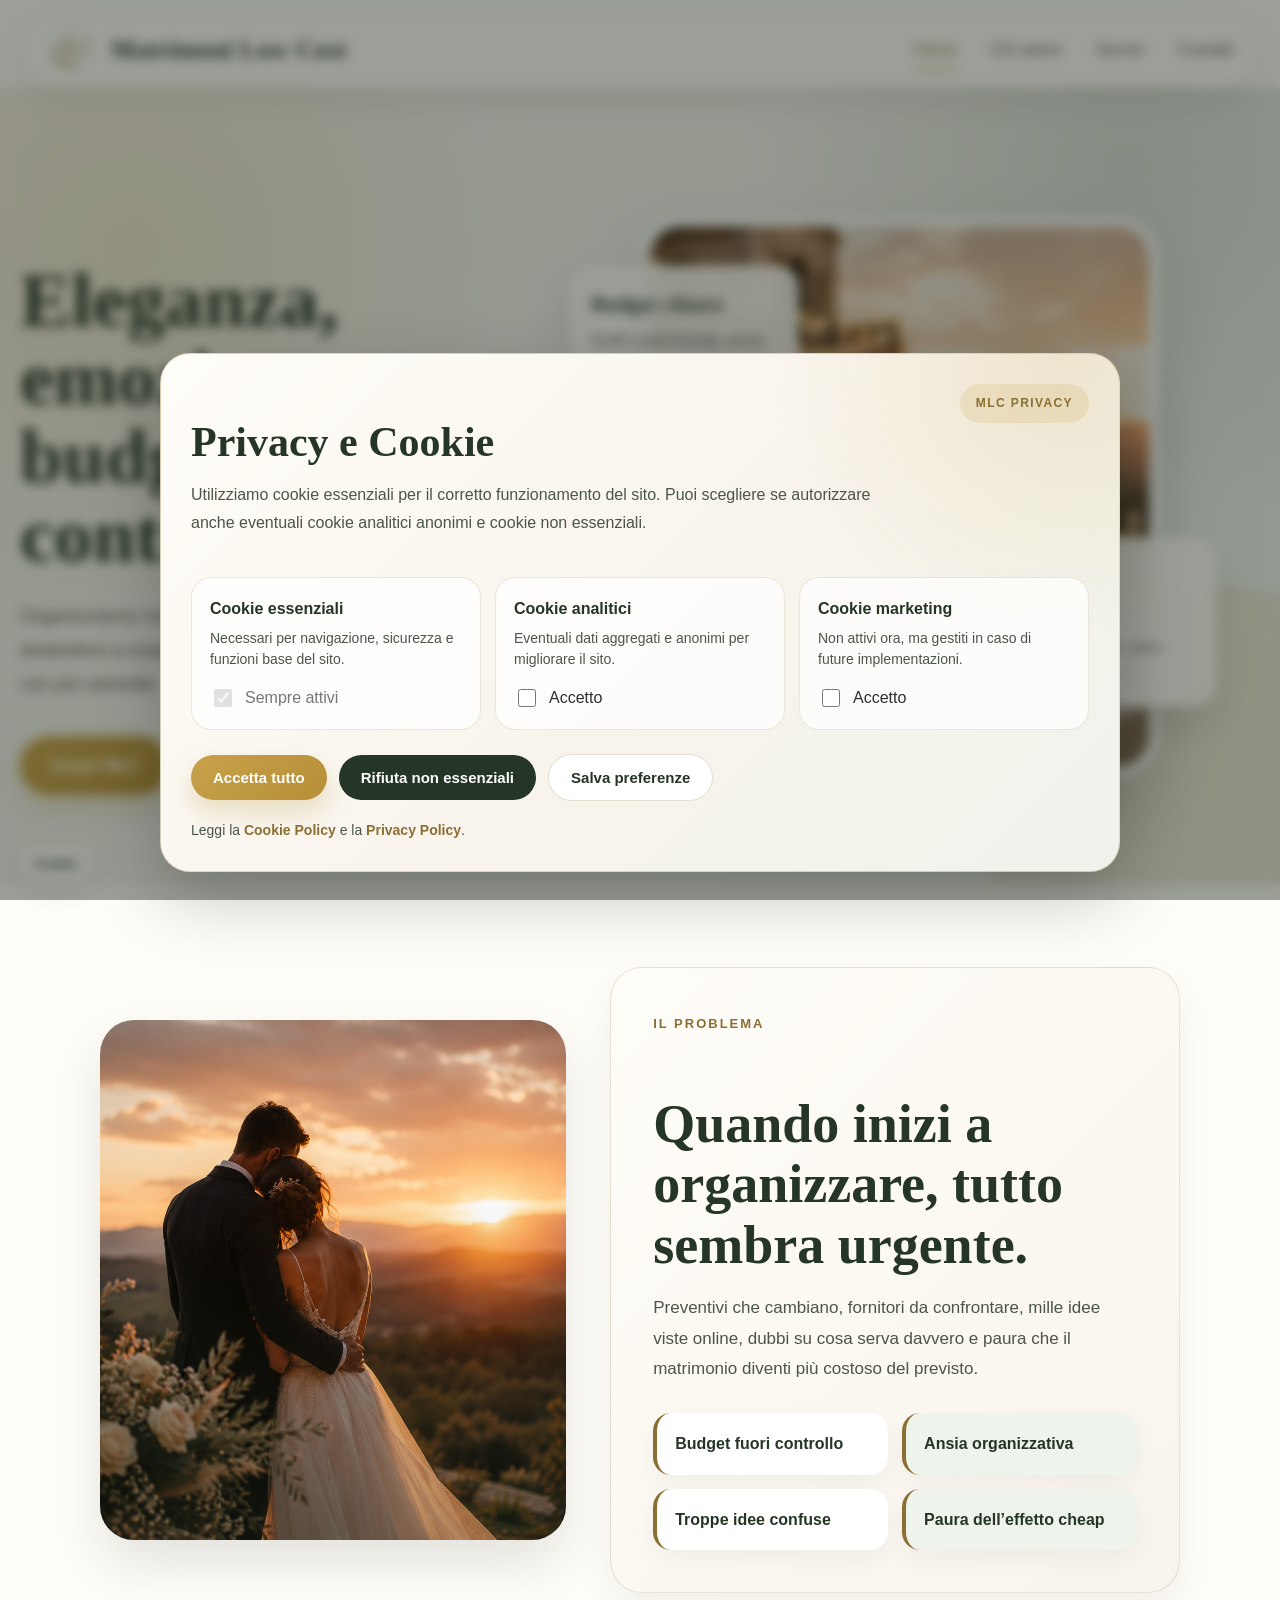
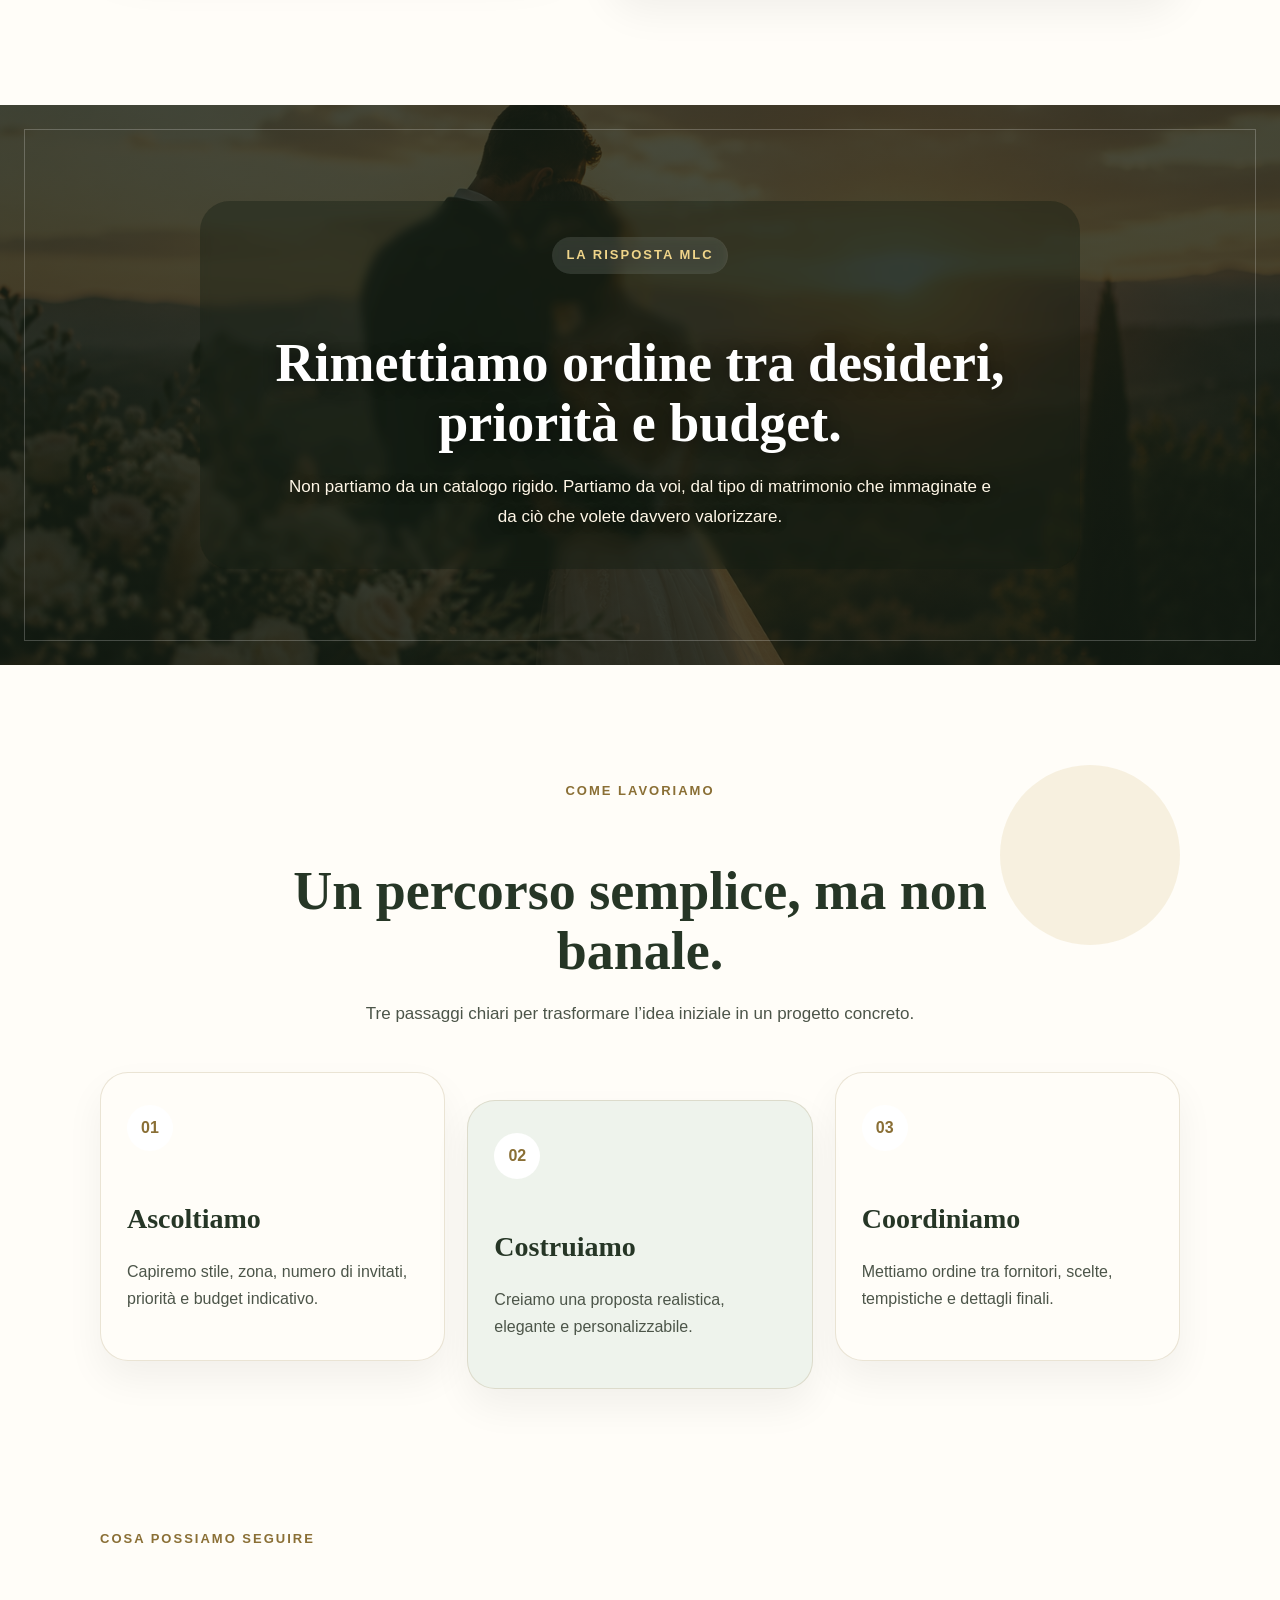
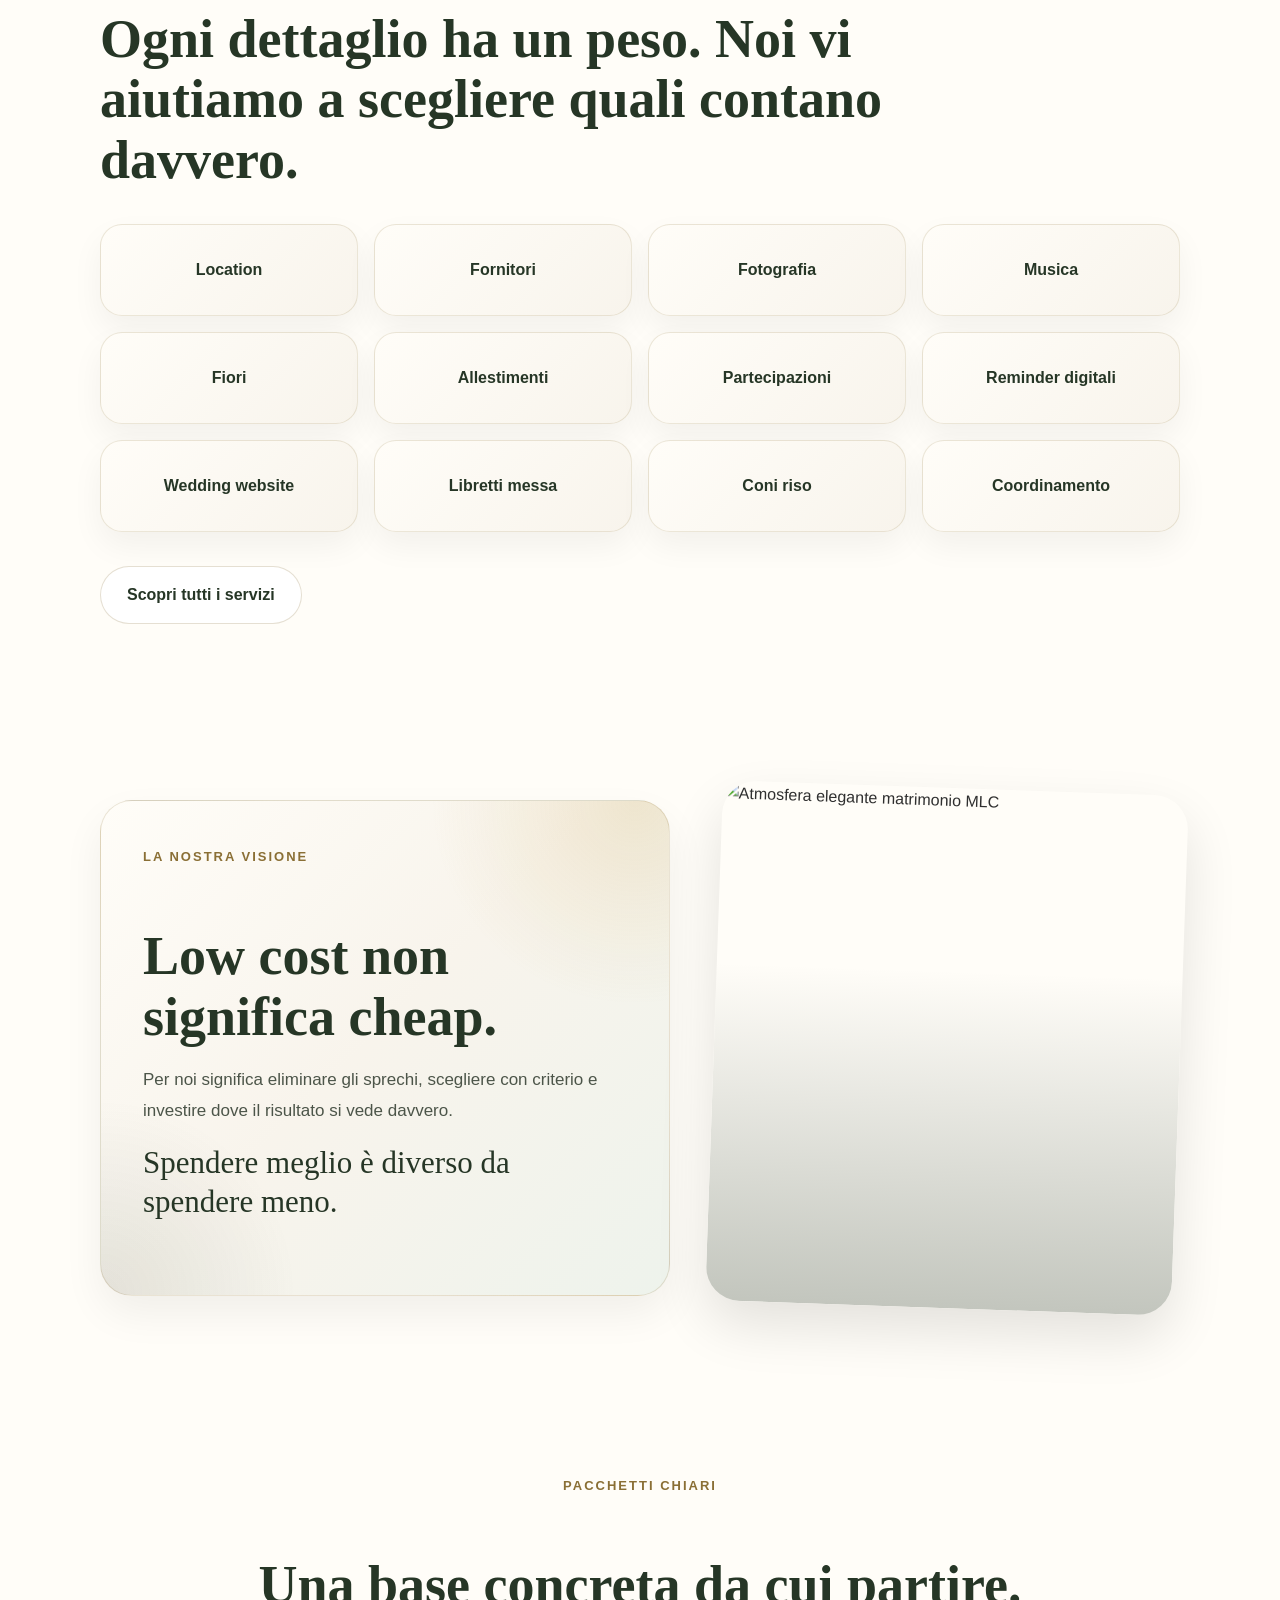
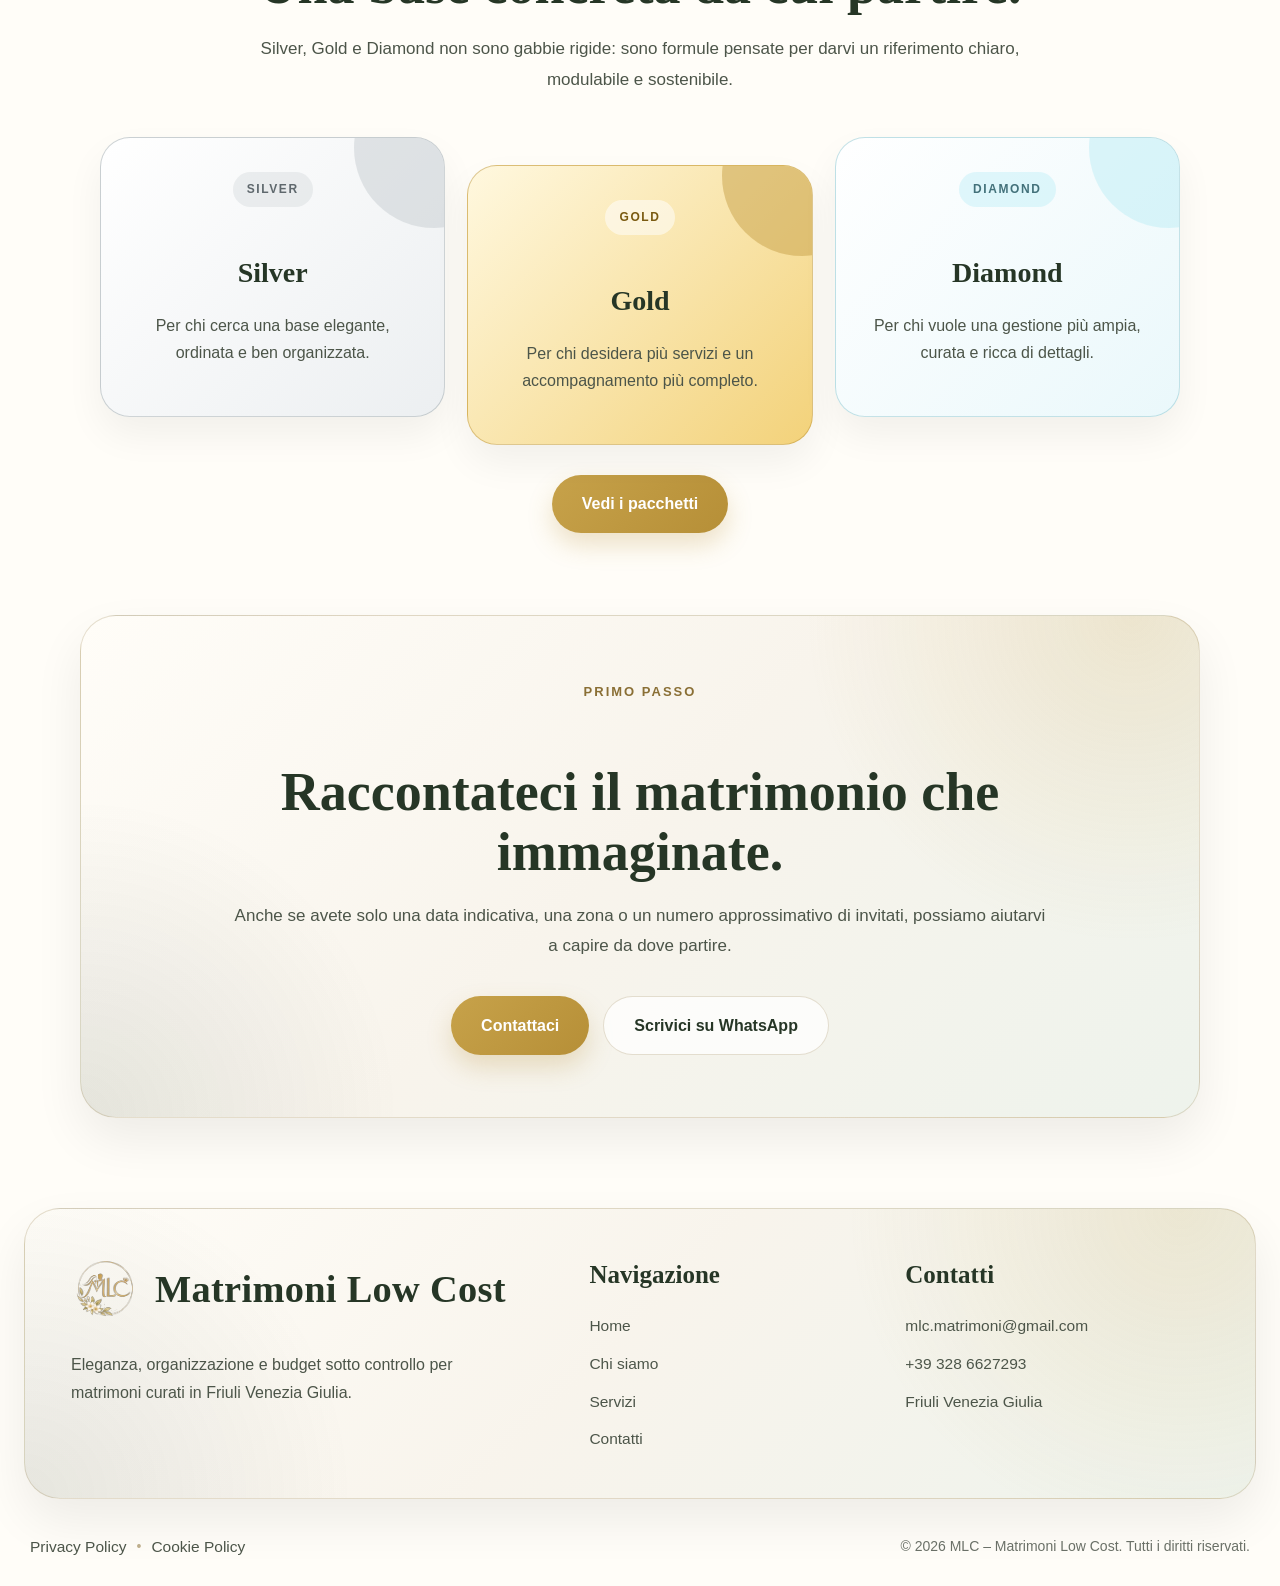
==== commit 8558da61: "banner cookies e privacy funzionante" ====
--- a/index.html
+++ b/index.html
@@ -9,7 +9,10 @@
 
   <link rel="stylesheet" href="css/index.css">
   <link rel="stylesheet" href="css/home.css">
+  <link rel="stylesheet" href="css/cookie-banner.css">
 </head>
+
+<script src="js/cookie-banner.js" defer></script>
 
 <body class="home">
 
--- a/css/cookie-banner.css
+++ b/css/cookie-banner.css
@@ -0,0 +1,201 @@
+.cookie-consent-overlay {
+  position: fixed;
+  inset: 0;
+  z-index: 9998;
+  background: rgba(20, 30, 20, 0.42);
+  backdrop-filter: blur(6px);
+  display: none;
+}
+
+.cookie-consent {
+  position: fixed;
+  left: 50%;
+  bottom: 28px;
+  transform: translateX(-50%);
+  z-index: 9999;
+  width: min(960px, calc(100% - 32px));
+  background:
+    radial-gradient(circle at 94% 0%, rgba(199, 162, 74, 0.18), transparent 28%),
+    linear-gradient(135deg, #fffdf8 0%, #f8f4ec 55%, #eef3ec 100%);
+  border: 1px solid rgba(138, 111, 53, 0.26);
+  border-radius: 30px;
+  box-shadow: 0 26px 70px rgba(0, 0, 0, 0.22);
+  padding: 30px;
+  display: none;
+}
+
+.cookie-consent.show,
+.cookie-consent-overlay.show {
+  display: block;
+}
+
+.cookie-consent-header {
+  display: flex;
+  justify-content: space-between;
+  gap: 24px;
+  align-items: flex-start;
+}
+
+.cookie-consent h2 {
+  font-family: "Playfair Display", serif;
+  font-size: clamp(28px, 4vw, 42px);
+  line-height: 1.1;
+  color: #263626;
+  margin-bottom: 12px;
+}
+
+.cookie-consent p {
+  color: #4c5549;
+  line-height: 1.75;
+  font-size: 16px;
+  max-width: 720px;
+}
+
+.cookie-badge {
+  flex: 0 0 auto;
+  padding: 10px 16px;
+  border-radius: 999px;
+  background: rgba(199, 162, 74, 0.18);
+  color: #8a6f35;
+  font-weight: 800;
+  font-size: 12px;
+  letter-spacing: 1.4px;
+  text-transform: uppercase;
+}
+
+.cookie-options {
+  display: grid;
+  grid-template-columns: repeat(3, 1fr);
+  gap: 14px;
+  margin: 24px 0;
+}
+
+.cookie-option {
+  padding: 18px;
+  border-radius: 20px;
+  background: rgba(255, 255, 255, 0.74);
+  border: 1px solid rgba(138, 111, 53, 0.16);
+}
+
+.cookie-option strong {
+  display: block;
+  color: #263626;
+  margin-bottom: 6px;
+  font-size: 16px;
+}
+
+.cookie-option span {
+  display: block;
+  color: #4c5549;
+  line-height: 1.55;
+  font-size: 14px;
+}
+
+.cookie-toggle {
+  margin-top: 14px;
+  display: flex;
+  align-items: center;
+  gap: 10px;
+}
+
+.cookie-toggle input {
+  width: 18px;
+  height: 18px;
+  accent-color: #8a6f35;
+}
+
+.cookie-toggle.disabled {
+  opacity: 0.65;
+}
+
+.cookie-actions {
+  display: flex;
+  gap: 12px;
+  flex-wrap: wrap;
+  align-items: center;
+}
+
+.cookie-btn {
+  border: none;
+  border-radius: 999px;
+  padding: 14px 22px;
+  cursor: pointer;
+  font-weight: 800;
+  transition: 0.25s ease;
+  font-size: 15px;
+}
+
+.cookie-btn:hover {
+  transform: translateY(-3px);
+}
+
+.cookie-btn.accept {
+  background: linear-gradient(135deg, #c7a24a 0%, #b68f37 100%);
+  color: #fff;
+  box-shadow: 0 12px 24px rgba(182, 143, 55, 0.26);
+}
+
+.cookie-btn.reject {
+  background: #263626;
+  color: #fff;
+}
+
+.cookie-btn.save {
+  background: #ffffff;
+  color: #263626;
+  border: 1px solid rgba(138, 111, 53, 0.22);
+}
+
+.cookie-links {
+  margin-top: 18px;
+  font-size: 14px;
+  color: #4c5549;
+}
+
+.cookie-links a {
+  color: #8a6f35;
+  font-weight: 700;
+  text-decoration: none;
+}
+
+.cookie-preferences-link {
+  position: fixed;
+  left: 18px;
+  bottom: 18px;
+  z-index: 9997;
+  border: 1px solid rgba(138, 111, 53, 0.22);
+  background: rgba(255, 253, 248, 0.92);
+  color: #263626;
+  border-radius: 999px;
+  padding: 10px 15px;
+  font-size: 13px;
+  font-weight: 700;
+  cursor: pointer;
+  box-shadow: 0 10px 24px rgba(0, 0, 0, 0.08);
+}
+
+@media (max-width: 760px) {
+  .cookie-consent {
+    bottom: 14px;
+    padding: 22px;
+    border-radius: 24px;
+    max-height: calc(100vh - 28px);
+    overflow-y: auto;
+  }
+
+  .cookie-consent-header {
+    flex-direction: column;
+  }
+
+  .cookie-options {
+    grid-template-columns: 1fr;
+  }
+
+  .cookie-actions {
+    flex-direction: column;
+  }
+
+  .cookie-btn {
+    width: 100%;
+  }
+}
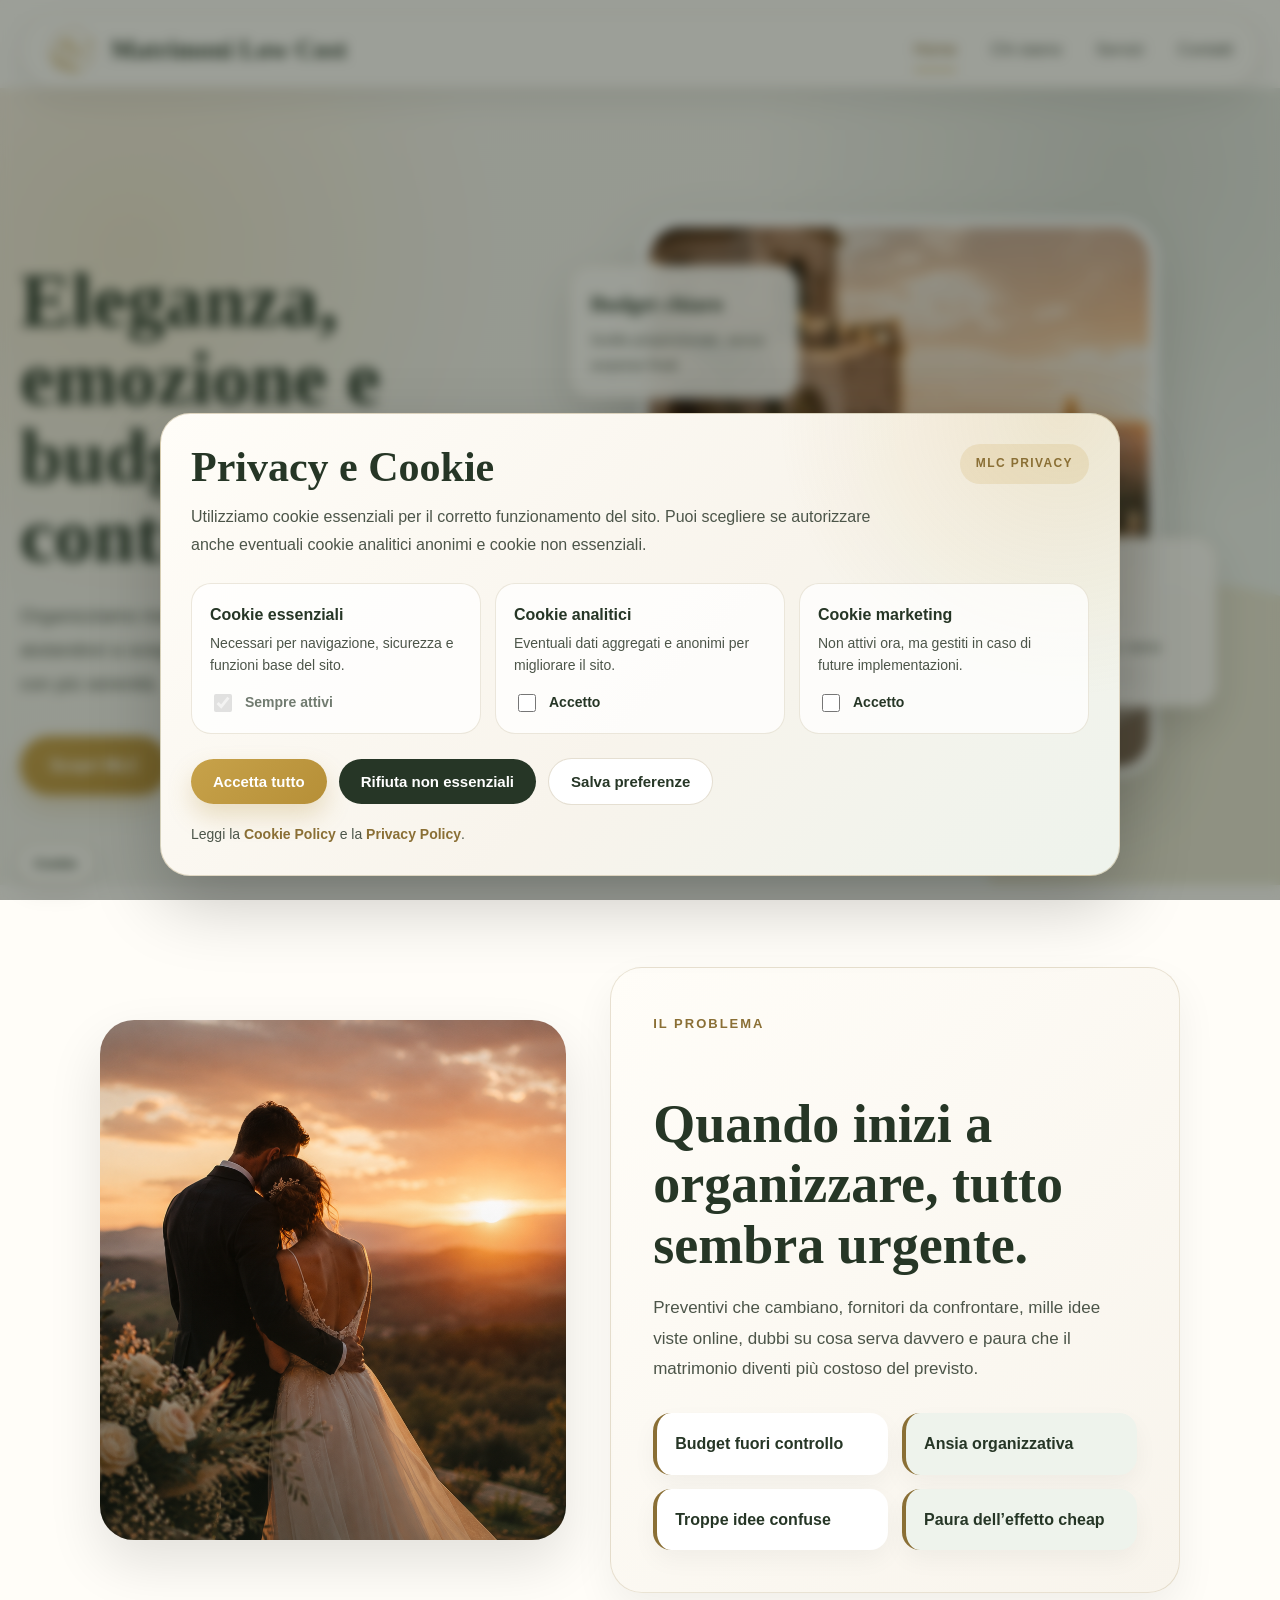
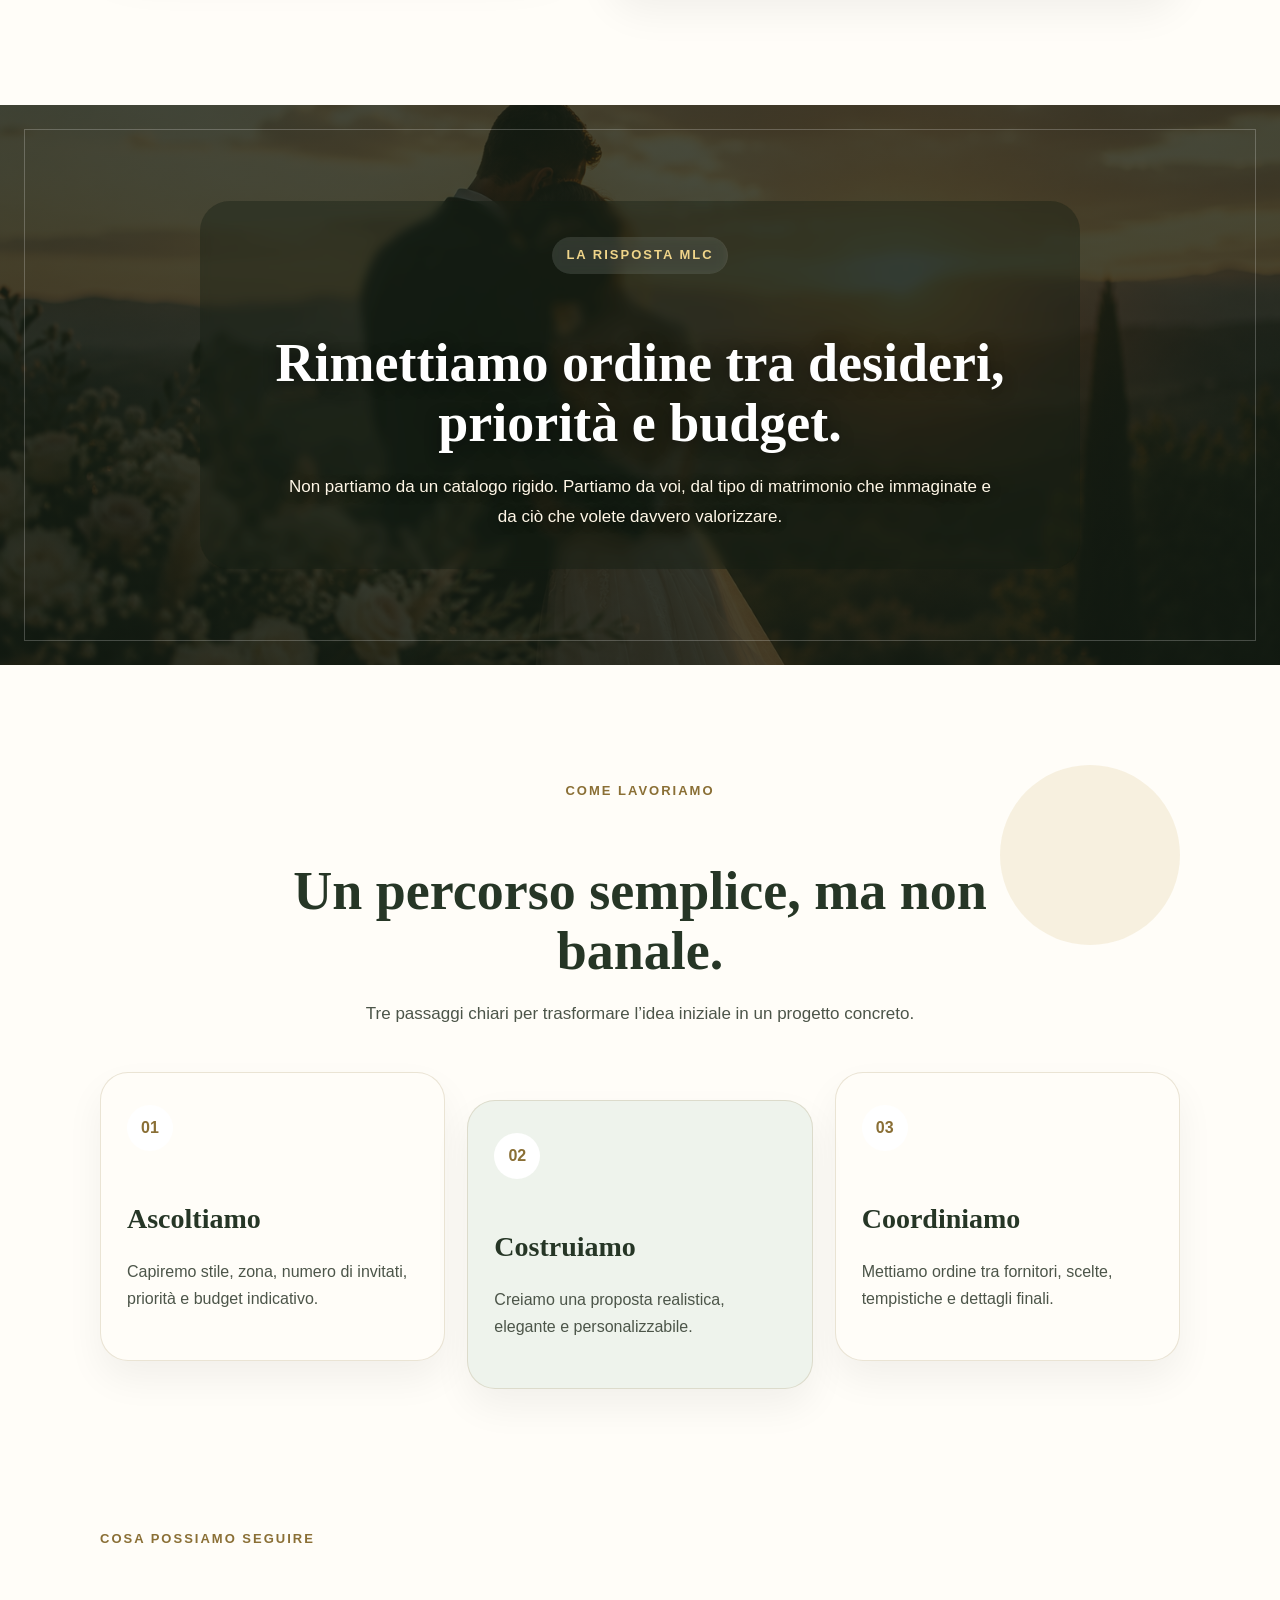
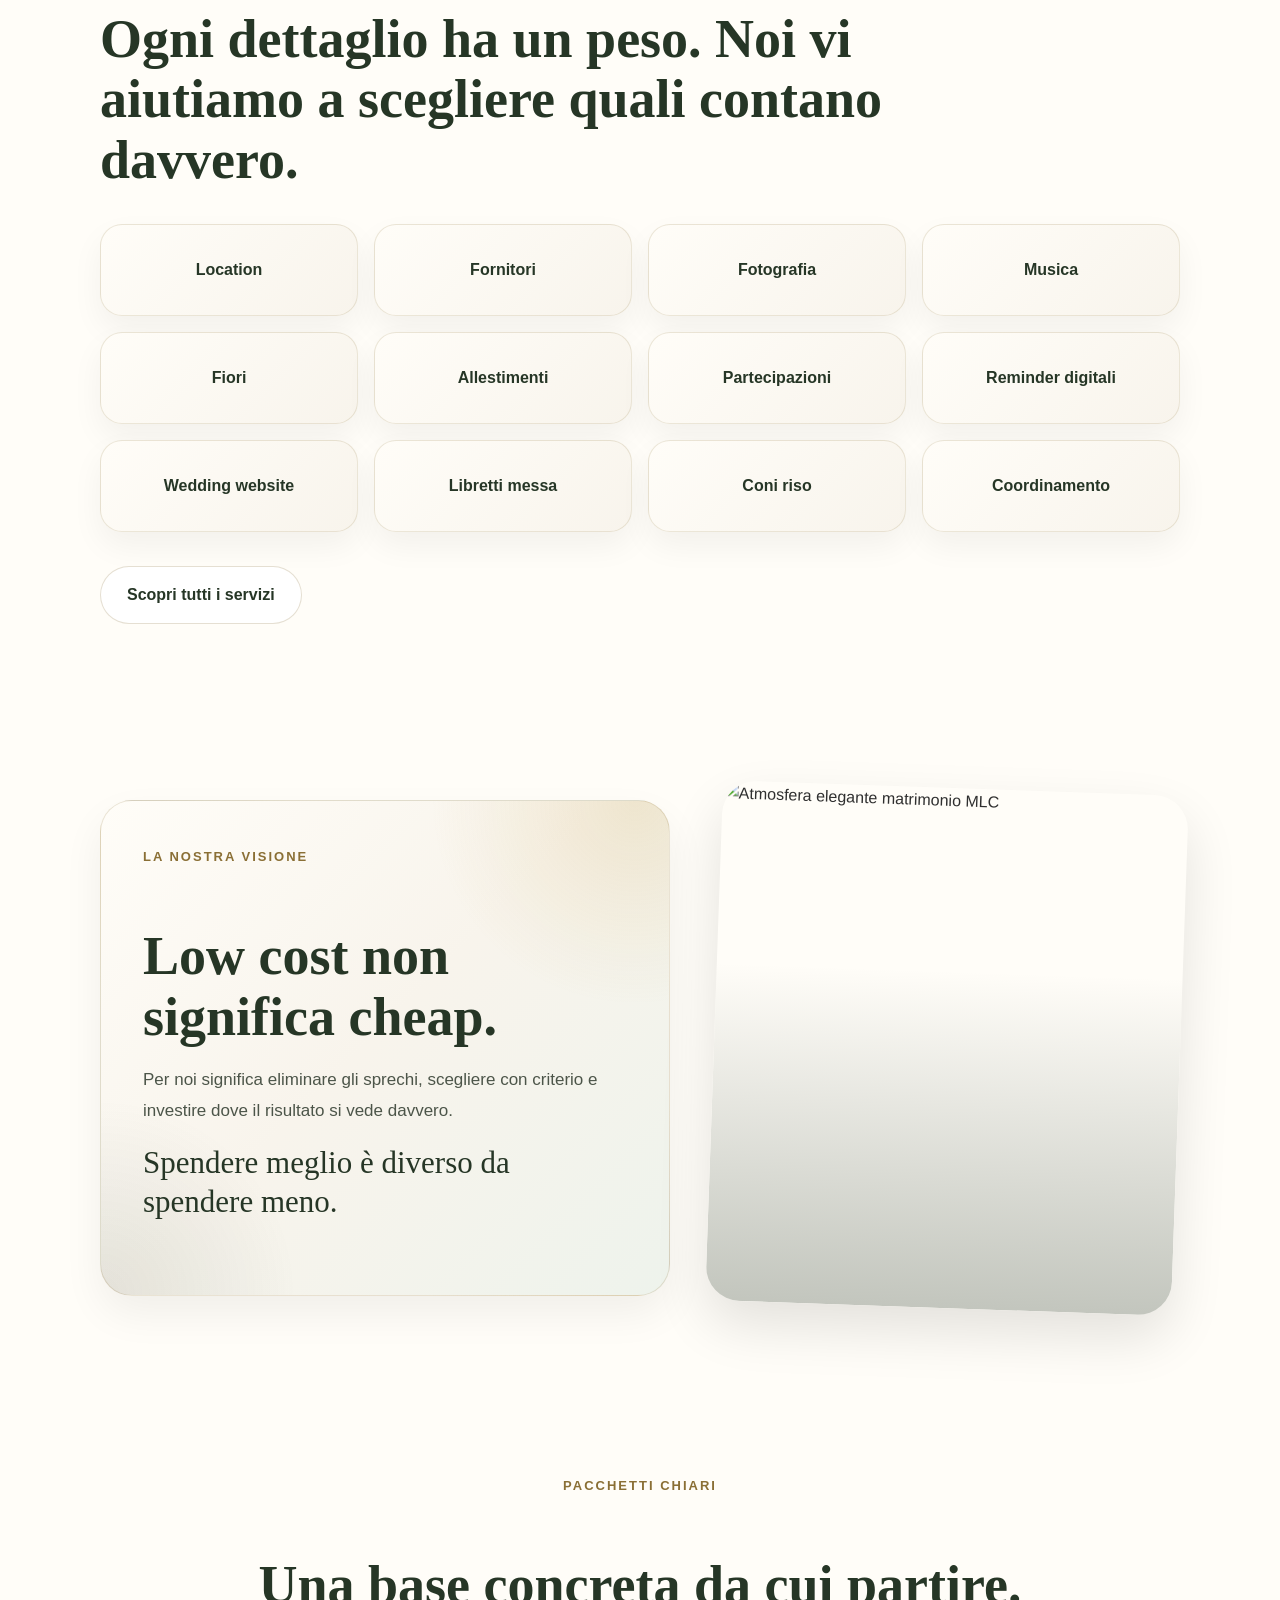
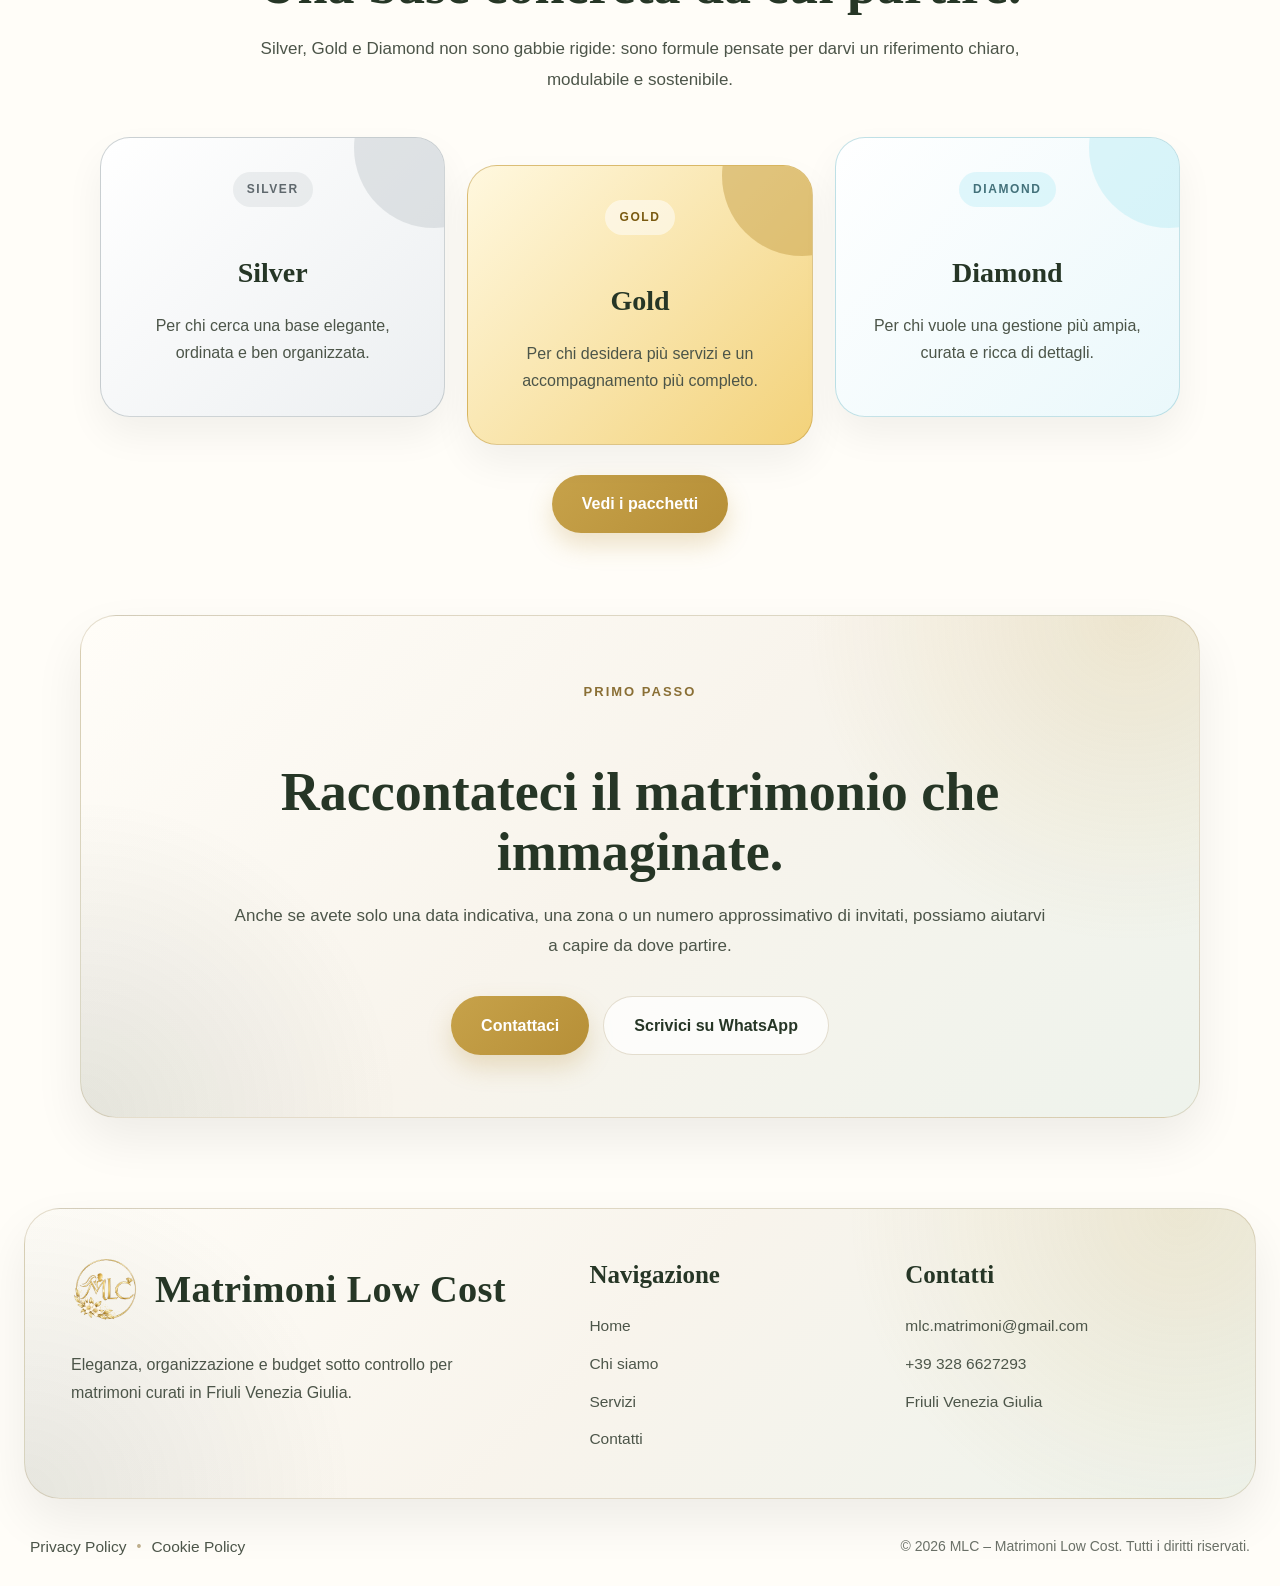
==== commit e96a29b7: "boh cose random" ====
--- a/index.html
+++ b/index.html
@@ -5,8 +5,7 @@
   <meta name="viewport" content="width=device-width, initial-scale=1.0">
 
   <title>MLC – Matrimonio Low Cost in Friuli Venezia Giulia</title>
-  <meta name="description" content="MLC aiuta le coppie in Friuli Venezia Giulia a organizzare un matrimonio elegante, curato e sostenibile nel budget, senza sprechi e senza sorprese.">
-
+  <meta name="description" content="Organizziamo matrimoni eleganti e low cost in Friuli Venezia Giulia. Prezzi chiari, formule a persona e zero sorprese. Richiedi un preventivo gratuito.">
   <link rel="stylesheet" href="css/index.css">
   <link rel="stylesheet" href="css/home.css">
   <link rel="stylesheet" href="css/cookie-banner.css">
--- a/css/cookie-banner.css
+++ b/css/cookie-banner.css
@@ -10,16 +10,22 @@
 .cookie-consent {
   position: fixed;
   left: 50%;
-  bottom: 28px;
+  bottom: 24px;
   transform: translateX(-50%);
   z-index: 9999;
+
   width: min(960px, calc(100% - 32px));
+  max-height: calc(100vh - 48px);
+  overflow-y: auto;
+
   background:
     radial-gradient(circle at 94% 0%, rgba(199, 162, 74, 0.18), transparent 28%),
     linear-gradient(135deg, #fffdf8 0%, #f8f4ec 55%, #eef3ec 100%);
+
   border: 1px solid rgba(138, 111, 53, 0.26);
   border-radius: 30px;
   box-shadow: 0 26px 70px rgba(0, 0, 0, 0.22);
+
   padding: 30px;
   display: none;
 }
@@ -41,7 +47,7 @@
   font-size: clamp(28px, 4vw, 42px);
   line-height: 1.1;
   color: #263626;
-  margin-bottom: 12px;
+  margin: 0 0 12px;
 }
 
 .cookie-consent p {
@@ -49,6 +55,7 @@
   line-height: 1.75;
   font-size: 16px;
   max-width: 720px;
+  margin: 0;
 }
 
 .cookie-badge {
@@ -65,7 +72,7 @@
 
 .cookie-options {
   display: grid;
-  grid-template-columns: repeat(3, 1fr);
+  grid-template-columns: repeat(3, minmax(0, 1fr));
   gap: 14px;
   margin: 24px 0;
 }
@@ -96,12 +103,16 @@
   display: flex;
   align-items: center;
   gap: 10px;
+  color: #263626;
+  font-size: 14px;
+  font-weight: 600;
 }
 
 .cookie-toggle input {
   width: 18px;
   height: 18px;
   accent-color: #8a6f35;
+  flex: 0 0 auto;
 }
 
 .cookie-toggle.disabled {
@@ -150,6 +161,7 @@
   margin-top: 18px;
   font-size: 14px;
   color: #4c5549;
+  line-height: 1.6;
 }
 
 .cookie-links a {
@@ -164,7 +176,7 @@
   bottom: 18px;
   z-index: 9997;
   border: 1px solid rgba(138, 111, 53, 0.22);
-  background: rgba(255, 253, 248, 0.92);
+  background: rgba(255, 253, 248, 0.94);
   color: #263626;
   border-radius: 999px;
   padding: 10px 15px;
@@ -174,28 +186,102 @@
   box-shadow: 0 10px 24px rgba(0, 0, 0, 0.08);
 }
 
-@media (max-width: 760px) {
+/* TABLET */
+
+@media (max-width: 900px) {
   .cookie-consent {
-    bottom: 14px;
-    padding: 22px;
-    border-radius: 24px;
-    max-height: calc(100vh - 28px);
-    overflow-y: auto;
+    width: min(720px, calc(100% - 28px));
+    padding: 26px;
+  }
+
+  .cookie-options {
+    grid-template-columns: 1fr;
   }
 
   .cookie-consent-header {
     flex-direction: column;
   }
 
-  .cookie-options {
+  .cookie-badge {
+    align-self: flex-start;
+  }
+}
+
+/* TELEFONO */
+
+@media (max-width: 560px) {
+  .cookie-consent-overlay {
+    background: rgba(20, 30, 20, 0.50);
+  }
+
+  .cookie-consent {
+    left: 10px;
+    right: 10px;
+    bottom: 10px;
+    transform: none;
+
+    width: auto;
+    max-height: calc(100dvh - 20px);
+    padding: 20px;
+    border-radius: 24px;
+  }
+
+  .cookie-consent h2 {
+    font-size: 30px;
+  }
+
+  .cookie-consent p {
+    font-size: 14.5px;
+    line-height: 1.65;
+  }
+
+  .cookie-option {
+    padding: 16px;
+    border-radius: 18px;
+  }
+
+  .cookie-actions {
+    display: grid;
     grid-template-columns: 1fr;
-  }
-
-  .cookie-actions {
-    flex-direction: column;
+    gap: 10px;
   }
 
   .cookie-btn {
     width: 100%;
+    padding: 14px 18px;
+  }
+
+  .cookie-links {
+    text-align: center;
+    font-size: 13.5px;
+  }
+
+  .cookie-preferences-link {
+    left: 12px;
+    bottom: 12px;
+    padding: 9px 13px;
+    font-size: 12px;
+  }
+}
+
+/* TELEFONI MOLTO PICCOLI */
+
+@media (max-width: 380px) {
+  .cookie-consent {
+    padding: 18px;
+    border-radius: 22px;
+  }
+
+  .cookie-consent h2 {
+    font-size: 27px;
+  }
+
+  .cookie-option strong {
+    font-size: 15px;
+  }
+
+  .cookie-option span,
+  .cookie-toggle {
+    font-size: 13.5px;
   }
 }
